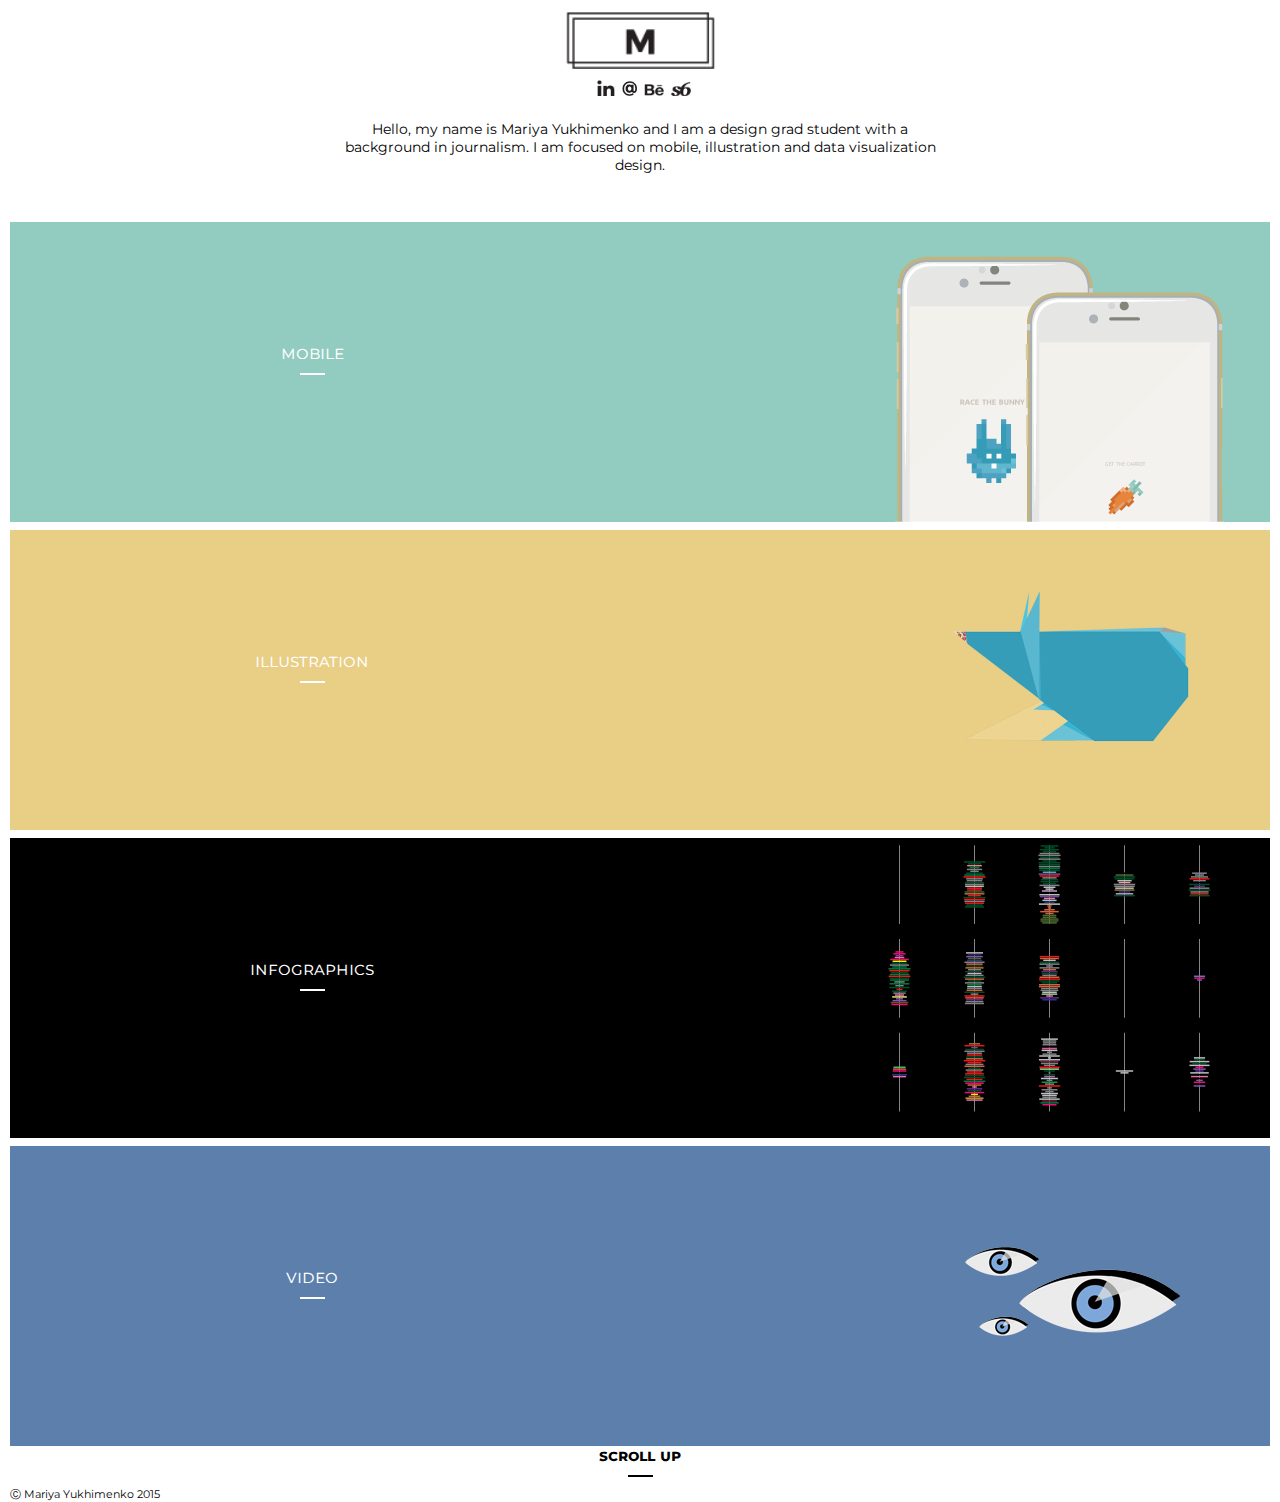
==== index.html @ 2d3480d9 "smaller_icons" ====
<html>
    <head>
        <link rel="icon" 
      type="image/ico" 
      href="favicon.ico">
        <title>Mariya Yukhimenko portfolio</title>
        <meta name="viewport" content="width=device-width, initial-scale=1">
        <link rel="stylesheet" type="text/css" href="main.css">
        <link href='http://fonts.googleapis.com/css?family=Montserrat' rel='stylesheet' type='text/css'>
        <script type="text/javascript" src="https://code.jquery.com/jquery-2.1.3.min.js" ></script>
        <script type="text/javascript" src="main.js" ></script>
        <link rel="icon" href="favicon.ico" type="image/x-icon">
        <link rel="shortcut icon" href="favicon.ico" type="image/x-icon">
    </head>
    <body>
        <a href="index.html" class="logo">
             <img src="logo.png" width="150px" />   
        </a>
        <div class="social">
            <ul>
                <li>
                    <a href="https://www.linkedin.com/in/mariyayukhimenko" onclick="trackOutboundLink('https://www.linkedin.com/in/mariyayukhimenko'); return false;">
                        <img src="in2.png" />
                    </a>
                </li>
                <li>
                    <a href="mailto:marvladimirovna@gmail.com" onclick="trackOutboundLink('mailto:marvladimirovna@gmail.com'); return false;">
                        <img src="email2.png" />
                    </a>
                
                </li>
                <li>
                    <a href="https://www.behance.net/mariya_yukhimenko" onclick="trackOutboundLink('https://www.behance.net/mariya_yukhimenko'); return false;">
                        <img src="behance2.png" />
                    </a>
                
                </li>
                <li>
                    <a href="https://society6.com/Masha" onclick="trackOutboundLink('https://society6.com/Masha'); return false;">
                        <img src="s62.png" />
                    </a>
                </li>
            </ul>
        </div>

        <div class="summary">
            Hello, my name is Mariya Yukhimenko and I am a design grad student with a background in journalism. I am focused on mobile, illustration and data visualization design.
        </div>

        <a class="section mobile" href="mobile.html">
            <div class="title">
                mobile
                <span class="border"></span>
            </div>
            <div class="image">
                <img src="mobile.png" />
            </div>
        </a>

        <a class="section illustration" href="illustration.html">
            <div class="title">
                illustration
                <span class="border"></span>
            </div>
            <div class="image">
                <img src="mouse.png" />
            </div>
        </a>

        <a class="section infographics" href="infographics.html">
            <div class="title">
                infographics
                <span class="border"></span>
            </div>
            <div class="image">
                <img src="infog.png" />
            </div>
        </a>

        <a class="section video" href="video.html">
            <div class="title">
                video
                <span class="border"></span>
            </div>
            <div class="image">
                <img class="videoimage" src="eyes.png" />
            </div>
        </a>

        <div class="scrollup">
            <a href="#">
                scroll up
            </a>
            <span class="border blackborder"></span>
        </div>

        <div class="copyright">
            &#9400; Mariya Yukhimenko 2015
        </div>

        <script>
          (function(i,s,o,g,r,a,m){i['GoogleAnalyticsObject']=r;i[r]=i[r]||function(){
          (i[r].q=i[r].q||[]).push(arguments)},i[r].l=1*new Date();a=s.createElement(o),
          m=s.getElementsByTagName(o)[0];a.async=1;a.src=g;m.parentNode.insertBefore(a,m)
          })(window,document,'script','//www.google-analytics.com/analytics.js','ga');

          ga('create', 'UA-58773133-1', 'auto');
          ga('send', 'pageview');

        </script>

        <script>
            /**
            * Function that tracks a click on an outbound link in Google Analytics.
            * This function takes a valid URL string as an argument, and uses that URL string
            * as the event label.
            */
            var trackOutboundLink = function(url) {
               ga('send', 'event', 'outbound', 'click', url, {'hitCallback':
                 function () {
                 document.location = url;
                 }
               });
            }
        </script>

    </body>
</html>
---- main.css ----
body {
    font-family: 'Montserrat', sans-serif;
    margin: 10px;
}

img, iframe {
    max-width:100%;
}

a {
    text-decoration: none;
}

.logo {
    text-align: center;
    display: block;
}

.social {
    margin-top: 10px;
    margin-left: 5px;
}

.social ul {
    text-align: center;
    padding: 0;
    margin: 0;
    list-style-type: none;
}


.social ul li {
    display: inline;
    margin-left: 3px;
}

.social ul li a {
    text-decoration: none;
}

.social ul li a img {
    width: 20px;
}

.social ul li:nth-child(1) a img {
    width: 18px;
}

.social ul li:nth-child(2) a img {
    width: 15px;
}

.summary {
    margin-top: 20px;
    margin-bottom: 40px;
    width: 600px;
    margin-right: auto;
    margin-left: auto;
    text-align: center;
    font-size:0.9em;
}

a.section {
    display: block;
    float: left;
    width: 100%;
}

.section {
    margin-top: 8px;
    height: 300px;
    color: white;
    font-weight: normal;
    font-size: 1em;
}

.section.mobile {
    background-color: #92CBC0;
}

.section.illustration {
    background-color: #e9ce85;
}

.section.infographics {
    background-color: black;
}

.section.video {
    background-color: #5d7fab;
}

.border {
    width: 25px;
    border-bottom: 2px solid white;
    display: block;
    margin-left: auto;
    margin-right: auto;
    height: 10px;
}

.blackborder {
   border-bottom: 2px solid black; 
}

.section .title {
    vertical-align: top;
    margin-top: 120px;
    width: 48%;
    display: inline-block;
    text-align: center;
    color: white;
    font-variant: small-caps;
    font-size: 1.1em;
}

.section.fullwidth {
    height: auto;
    float: left;
}

.section.fullwidth .title {
    width: 100%;
    margin-top: 20px;
}

.section .image {
    width: 48%;
    display: inline-block;
    text-align: right;
}

.scrollup, .seemore {
    margin-top: 20px;
    text-align: center;
    font-weight: bold;
}

.scrollup a, .seemore a {
    text-decoration: none;
    font-variant: small-caps;
}

.copyright {
    margin-top: 10px;
    font-size: 0.7em;
    float: left;
}

.other_sections {
    display: none;
}


.project {
    margin-top: 20px;
    float: left;
    width: 100%;
}

.project .description {
    display: inline-block;
    width: 50%;
    vertical-align: top;
    margin-top: 20px;
    text-align: center;
    font-size:0.9em;
    float: left;
}

.project .description .title {
    font-variant: small-caps;
}

.project .description .text a, .project .description .text a:visited {
    color: white;
}

.project .image {
    display: inline-block;
    width: 50%;
    text-align: center;
    float: left;
}

.project.origami .image img {
    max-width: 49%;
}

.project .image.right {
    float: right;
}

.project .text {
/*    margin-left: 80px;
    margin-right: 80px;
*/    

    margin-top: 200px;
    max-width: 450px;
    width: 80%;
    text-align: center;
    margin-left: auto;
    margin-right: auto;
}

.back {
    position: absolute;
    top: 30px;
    left: 10px;
}

/*a:hover {
    color: #282828;
}*/

.seemore a, .seemore a:visited {
    color: white;
}

.scrollup a, .scrollup a:visited {
    color: black;
}



.videoimage{
    margin-top: 98px;
    margin-right: 44px;
}

.download {
    margin-top: 20px;
    display: inline-block;
    font-variant: small-caps;
}

a.underline {
    text-decoration: underline;
}

.seemore {
    padding-top: 40px;
    padding-bottom: 40px;
    float: left;
    margin-left: auto;
    margin-right: auto;
    text-align: center;
    width: 100%;
}

#other-sections {
    display: none;
}

.project.fireman {
    padding-top: 20px;
}

.project.fireman .text, .project.origamivideo .text, .project.swans .text {
    margin-top: 100px;
}

@media (max-width: 701px) {
    .section .image {
        display: none
    }

    .section .title {
        width: 100%;
    }

    .summary {
        width: 70%;
    }

    .project {
        text-align: center;
    }

    .project .image {
        width: 90%;
        display: inline-block;
    }

    .project .image img {
        max-width: 95%;
        margin-left: auto;
        margin-right: auto;
    }

    .project .description {
        width: 100%;
        margin-left: auto;
        margin-right: auto;
    }

    .project .image {
        float: none;
    }

    .project .image.right {
        float: none;
    }

    .project .description .text {
/*        margin-left: 10px;
        margin-right: 10px;*/
    }

    .project .text {
        margin-top: 0px ! important;
        margin-bottom: 60px ! important;
    }

    .project.swans .text {
        margin-bottom: 30px ! important;
    }

/*    .project.fireman .text, .project.origamivideo .text, .project.swans .text {
        margin-top: 30px;
        margin-bottom: 20px;
    }

    .project.fireman .text, .project.origamivideo .text {
        margin-bottom: 100px;
    }*/
}
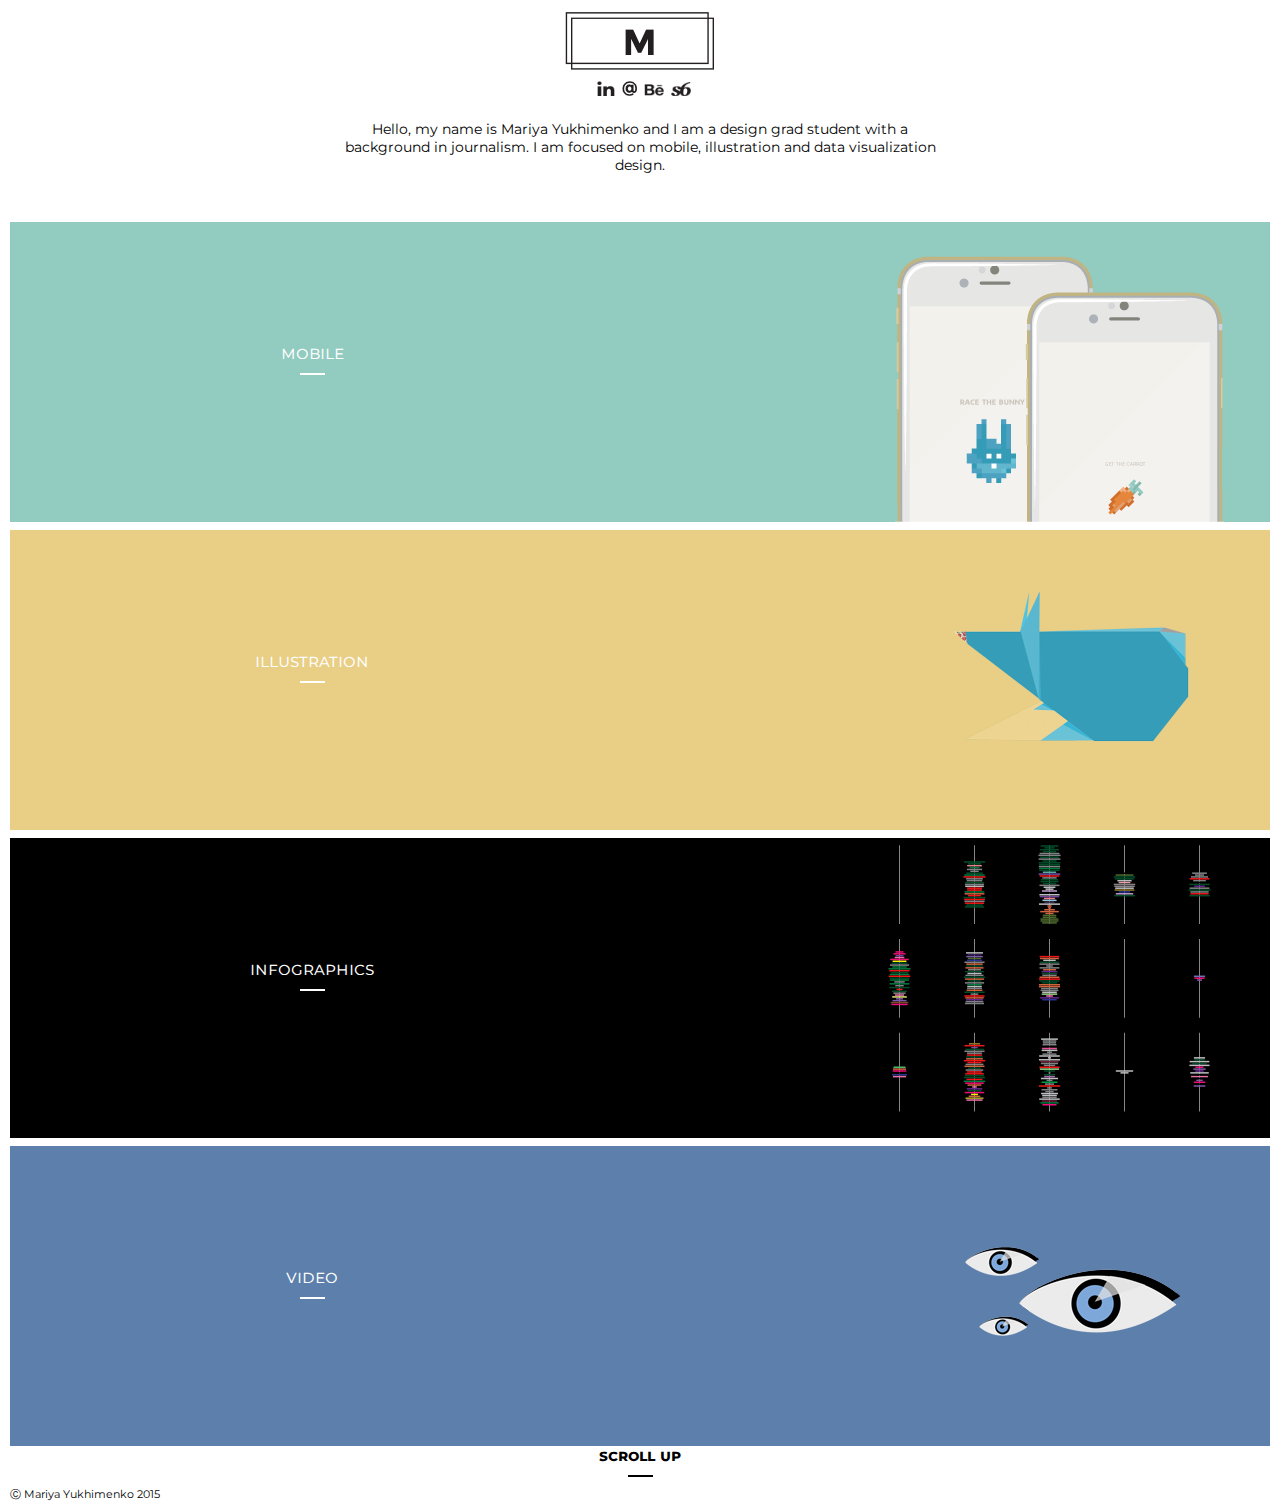
==== commit 8d948a02: "logo_changed" ====
--- a/index.html
+++ b/index.html
@@ -14,7 +14,7 @@
     </head>
     <body>
         <a href="index.html" class="logo">
-             <img src="logo.png" width="150px" />   
+             <img src="logo2.png" width="150px" />   
         </a>
         <div class="social">
             <ul>
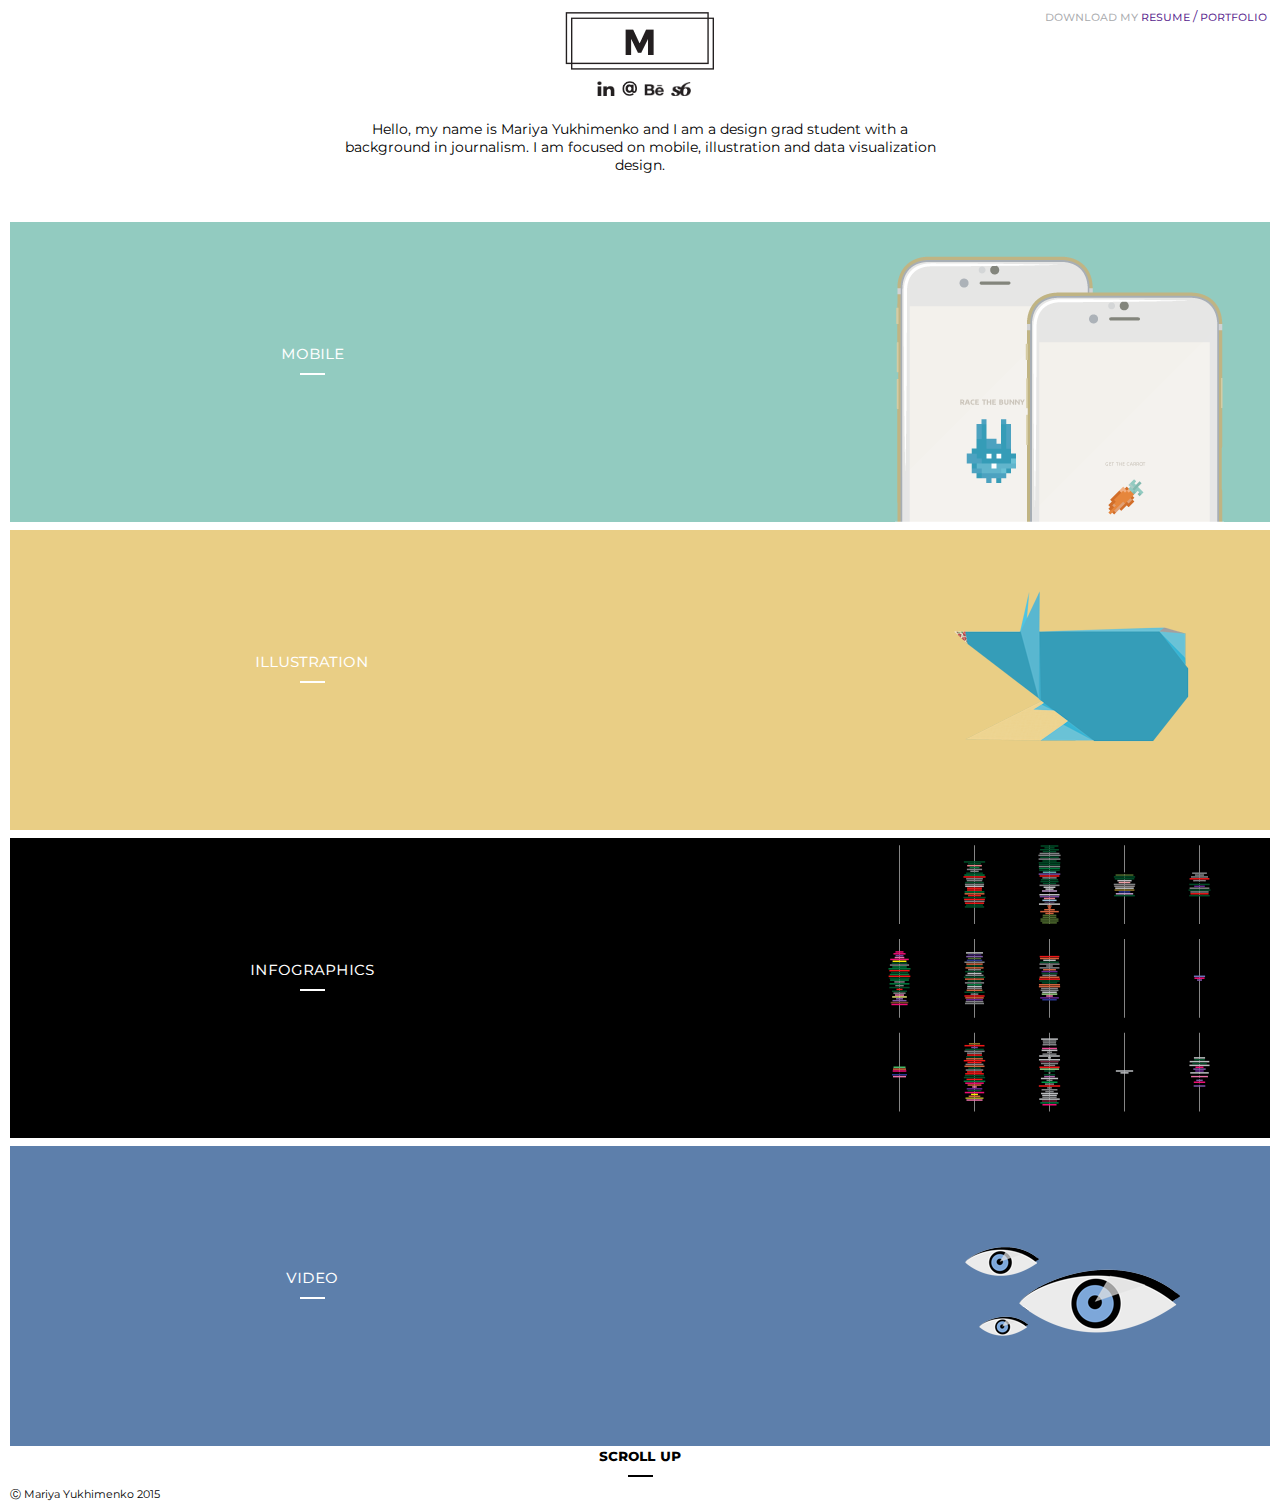
==== commit 89c84ed5: "download resume/portfolio" ====
--- a/index.html
+++ b/index.html
@@ -7,6 +7,7 @@
         <meta name="viewport" content="width=device-width, initial-scale=1">
         <link rel="stylesheet" type="text/css" href="main.css">
         <link href='http://fonts.googleapis.com/css?family=Montserrat' rel='stylesheet' type='text/css'>
+        <link rel="stylesheet" type="text/css" href="css/loaders.css"/>
         <script type="text/javascript" src="https://code.jquery.com/jquery-2.1.3.min.js" ></script>
         <script type="text/javascript" src="main.js" ></script>
         <link rel="icon" href="favicon.ico" type="image/x-icon">
@@ -16,6 +17,8 @@
         <a href="index.html" class="logo">
              <img src="logo2.png" width="150px" />   
         </a>
+
+        
         <div class="social">
             <ul>
                 <li>
@@ -36,15 +39,25 @@
                 
                 </li>
                 <li>
-                    <a href="https://society6.com/Masha" onclick="trackOutboundLink('https://society6.com/Masha'); return false;">
+                    <a href="http://society6.com/mariyayukhimenko" onclick="trackOutboundLink('http://society6.com/mariyayukhimenko'); return false;">
                         <img src="s62.png" />
                     </a>
                 </li>
             </ul>
         </div>
-
+        <div class="loader-inner ball-pulse">
+          <div></div>
+          <div></div>
+          <div></div>
+        </div>
+        
         <div class="summary">
             Hello, my name is Mariya Yukhimenko and I am a design grad student with a background in journalism. I am focused on mobile, illustration and data visualization design.
+        </div>
+        
+                <div class="download_resume">download my
+            <a href=>resume /</a>
+            <a href=>portfolio</a>
         </div>
 
         <a class="section mobile" href="mobile.html">
@@ -115,6 +128,10 @@
             * This function takes a valid URL string as an argument, and uses that URL string
             * as the event label.
             */
+            $(window).load(function() {
+    $(".ball-pulse").hide();
+}); 
+            
             var trackOutboundLink = function(url) {
                ga('send', 'event', 'outbound', 'click', url, {'hitCallback':
                  function () {
--- a/main.css
+++ b/main.css
@@ -1,6 +1,10 @@
 body {
     font-family: 'Montserrat', sans-serif;
     margin: 10px;
+}
+
+.ball-pulse > div {
+  background: aqua ! important;
 }
 
 img, iframe {
@@ -302,10 +306,17 @@
     .project .image.right {
         float: none;
     }
+    
+    .download_resume{
+        position:relative ! important;
+        text-align: right;
+}
 
     .project .description .text {
 /*        margin-left: 10px;
         margin-right: 10px;*/
+        
+        
     }
 
     .project .text {
@@ -326,3 +337,15 @@
         margin-bottom: 100px;
     }*/
 }
+
+.download_resume{
+
+color:#A7A9AC;
+font-size:0.8em! important;
+font-variant: small-caps;
+position:absolute;
+top: 1%;
+right:1%;
+
+}
+
--- a/css/loaders.css
+++ b/css/loaders.css
@@ -0,0 +1,1872 @@
+/**
+ *
+ * All animations must live in their own file
+ * in the animations directory and be included
+ * here.
+ *
+ */
+/**
+ * Styles shared by multiple animations
+ */
+/**
+ * Dots
+ */
+@-webkit-keyframes scale {
+  0% {
+    -webkit-transform: scale(1);
+            transform: scale(1);
+    opacity: 1; }
+
+  45% {
+    -webkit-transform: scale(0.1);
+            transform: scale(0.1);
+    opacity: 0.7; }
+
+  80% {
+    -webkit-transform: scale(1);
+            transform: scale(1);
+    opacity: 1; } }
+@keyframes scale {
+  0% {
+    -webkit-transform: scale(1);
+            transform: scale(1);
+    opacity: 1; }
+
+  45% {
+    -webkit-transform: scale(0.1);
+            transform: scale(0.1);
+    opacity: 0.7; }
+
+  80% {
+    -webkit-transform: scale(1);
+            transform: scale(1);
+    opacity: 1; } }
+
+.ball-pulse > div:nth-child(0) {
+  -webkit-animation: scale 0.75s 0s infinite cubic-bezier(.2, .68, .18, 1.08);
+          animation: scale 0.75s 0s infinite cubic-bezier(.2, .68, .18, 1.08); }
+.ball-pulse > div:nth-child(1) {
+  -webkit-animation: scale 0.75s 0.12s infinite cubic-bezier(.2, .68, .18, 1.08);
+          animation: scale 0.75s 0.12s infinite cubic-bezier(.2, .68, .18, 1.08); }
+.ball-pulse > div:nth-child(2) {
+  -webkit-animation: scale 0.75s 0.24s infinite cubic-bezier(.2, .68, .18, 1.08);
+          animation: scale 0.75s 0.24s infinite cubic-bezier(.2, .68, .18, 1.08); }
+.ball-pulse > div:nth-child(3) {
+  -webkit-animation: scale 0.75s 0.36s infinite cubic-bezier(.2, .68, .18, 1.08);
+          animation: scale 0.75s 0.36s infinite cubic-bezier(.2, .68, .18, 1.08); }
+.ball-pulse > div {
+  background-color: #fff;
+  width: 15px;
+  height: 15px;
+  border-radius: 100%;
+  margin: 2px;
+  -webkit-animation-fill-mode: both;
+          animation-fill-mode: both;
+  display: inline-block; }
+
+@-webkit-keyframes ball-pulse-sync {
+  33% {
+    -webkit-transform: translateY(10px);
+            transform: translateY(10px); }
+
+  66% {
+    -webkit-transform: translateY(-10px);
+            transform: translateY(-10px); }
+
+  100% {
+    -webkit-transform: translateY(0);
+            transform: translateY(0); } }
+
+@keyframes ball-pulse-sync {
+  33% {
+    -webkit-transform: translateY(10px);
+            transform: translateY(10px); }
+
+  66% {
+    -webkit-transform: translateY(-10px);
+            transform: translateY(-10px); }
+
+  100% {
+    -webkit-transform: translateY(0);
+            transform: translateY(0); } }
+
+.ball-pulse-sync > div:nth-child(0) {
+  -webkit-animation: ball-pulse-sync 0.6s 0s infinite ease-in-out;
+          animation: ball-pulse-sync 0.6s 0s infinite ease-in-out; }
+.ball-pulse-sync > div:nth-child(1) {
+  -webkit-animation: ball-pulse-sync 0.6s 0.07s infinite ease-in-out;
+          animation: ball-pulse-sync 0.6s 0.07s infinite ease-in-out; }
+.ball-pulse-sync > div:nth-child(2) {
+  -webkit-animation: ball-pulse-sync 0.6s 0.14s infinite ease-in-out;
+          animation: ball-pulse-sync 0.6s 0.14s infinite ease-in-out; }
+.ball-pulse-sync > div:nth-child(3) {
+  -webkit-animation: ball-pulse-sync 0.6s 0.21s infinite ease-in-out;
+          animation: ball-pulse-sync 0.6s 0.21s infinite ease-in-out; }
+.ball-pulse-sync > div {
+  background-color: #fff;
+  width: 15px;
+  height: 15px;
+  border-radius: 100%;
+  margin: 2px;
+  -webkit-animation-fill-mode: both;
+          animation-fill-mode: both;
+  display: inline-block; }
+
+@-webkit-keyframes ball-scale {
+  0% {
+    -webkit-transform: scale(0);
+            transform: scale(0); }
+
+  100% {
+    -webkit-transform: scale(1);
+            transform: scale(1);
+    opacity: 0; } }
+
+@keyframes ball-scale {
+  0% {
+    -webkit-transform: scale(0);
+            transform: scale(0); }
+
+  100% {
+    -webkit-transform: scale(1);
+            transform: scale(1);
+    opacity: 0; } }
+
+.ball-scale > div {
+  background-color: #fff;
+  width: 15px;
+  height: 15px;
+  border-radius: 100%;
+  margin: 2px;
+  -webkit-animation-fill-mode: both;
+          animation-fill-mode: both;
+  display: inline-block;
+  height: 60px;
+  width: 60px;
+  -webkit-animation: ball-scale 1s 0s ease-in-out infinite;
+          animation: ball-scale 1s 0s ease-in-out infinite; }
+
+@-webkit-keyframes rotate {
+  0% {
+    -webkit-transform: rotate(0deg);
+            transform: rotate(0deg); }
+
+  50% {
+    -webkit-transform: rotate(180deg);
+            transform: rotate(180deg); }
+
+  100% {
+    -webkit-transform: rotate(360deg);
+            transform: rotate(360deg); } }
+
+@keyframes rotate {
+  0% {
+    -webkit-transform: rotate(0deg);
+            transform: rotate(0deg); }
+
+  50% {
+    -webkit-transform: rotate(180deg);
+            transform: rotate(180deg); }
+
+  100% {
+    -webkit-transform: rotate(360deg);
+            transform: rotate(360deg); } }
+
+.ball-rotate {
+  position: relative; }
+  .ball-rotate > div {
+    background-color: #fff;
+    width: 15px;
+    height: 15px;
+    border-radius: 100%;
+    margin: 2px;
+    -webkit-animation-fill-mode: both;
+            animation-fill-mode: both;
+    position: relative; }
+    .ball-rotate > div:first-child {
+      -webkit-animation: rotate 1s 0s cubic-bezier(.7, -.13, .22, .86) infinite;
+              animation: rotate 1s 0s cubic-bezier(.7, -.13, .22, .86) infinite; }
+    .ball-rotate > div:before, .ball-rotate > div:after {
+      background-color: #fff;
+      width: 15px;
+      height: 15px;
+      border-radius: 100%;
+      margin: 2px;
+      content: "";
+      position: absolute;
+      opacity: 0.8; }
+    .ball-rotate > div:before {
+      top: 0px;
+      left: -28px; }
+    .ball-rotate > div:after {
+      top: 0px;
+      left: 25px; }
+
+@keyframes rotate {
+  0% {
+    -webkit-transform: rotate(0deg) scale(1);
+            transform: rotate(0deg) scale(1); }
+
+  50% {
+    -webkit-transform: rotate(180deg) scale(0.6);
+            transform: rotate(180deg) scale(0.6); }
+
+  100% {
+    -webkit-transform: rotate(360deg) scale(1);
+            transform: rotate(360deg) scale(1); } }
+
+.ball-clip-rotate > div {
+  background-color: #fff;
+  width: 15px;
+  height: 15px;
+  border-radius: 100%;
+  margin: 2px;
+  -webkit-animation-fill-mode: both;
+          animation-fill-mode: both;
+  border: 2px solid #fff;
+  border-bottom-color: transparent;
+  height: 25px;
+  width: 25px;
+  background: transparent !important;
+  display: inline-block;
+  -webkit-animation: rotate 0.75s 0s linear infinite;
+          animation: rotate 0.75s 0s linear infinite; }
+
+@keyframes rotate {
+  0% {
+    -webkit-transform: rotate(0deg) scale(1);
+            transform: rotate(0deg) scale(1); }
+
+  50% {
+    -webkit-transform: rotate(180deg) scale(0.6);
+            transform: rotate(180deg) scale(0.6); }
+
+  100% {
+    -webkit-transform: rotate(360deg) scale(1);
+            transform: rotate(360deg) scale(1); } }
+
+@keyframes scale {
+  30% {
+    -webkit-transform: scale(0.3);
+            transform: scale(0.3); }
+
+  100% {
+    -webkit-transform: scale(1);
+            transform: scale(1); } }
+
+.ball-clip-rotate-pulse {
+  position: relative;
+  -webkit-transform: translateY(-15px);
+      -ms-transform: translateY(-15px);
+          transform: translateY(-15px); }
+  .ball-clip-rotate-pulse > div {
+    -webkit-animation-fill-mode: both;
+            animation-fill-mode: both;
+    position: absolute;
+    top: 0px;
+    left: 0px;
+    border-radius: 100%; }
+    .ball-clip-rotate-pulse > div:first-child {
+      background: #fff;
+      height: 16px;
+      width: 16px;
+      top: 9px;
+      left: 9px;
+      -webkit-animation: scale 1s 0s cubic-bezier(.09, .57, .49, .9) infinite;
+              animation: scale 1s 0s cubic-bezier(.09, .57, .49, .9) infinite; }
+    .ball-clip-rotate-pulse > div:last-child {
+      position: absolute;
+      border: 2px solid #fff;
+      width: 30px;
+      height: 30px;
+      background: transparent;
+      border: 2px solid;
+      border-color: #fff transparent #fff transparent;
+      -webkit-animation: rotate 1s 0s cubic-bezier(.09, .57, .49, .9) infinite;
+              animation: rotate 1s 0s cubic-bezier(.09, .57, .49, .9) infinite;
+      -webkit-animation-duration: 1s;
+              animation-duration: 1s; }
+
+@keyframes rotate {
+  0% {
+    -webkit-transform: rotate(0deg) scale(1);
+            transform: rotate(0deg) scale(1); }
+
+  50% {
+    -webkit-transform: rotate(180deg) scale(0.6);
+            transform: rotate(180deg) scale(0.6); }
+
+  100% {
+    -webkit-transform: rotate(360deg) scale(1);
+            transform: rotate(360deg) scale(1); } }
+
+.ball-clip-rotate-multiple {
+  position: relative; }
+  .ball-clip-rotate-multiple > div {
+    -webkit-animation-fill-mode: both;
+            animation-fill-mode: both;
+    position: absolute;
+    left: 0px;
+    top: 0px;
+    border: 2px solid #fff;
+    border-bottom-color: transparent;
+    border-top-color: transparent;
+    border-radius: 100%;
+    height: 35px;
+    width: 35px;
+    -webkit-animation: rotate 1s 0s ease-in-out infinite;
+            animation: rotate 1s 0s ease-in-out infinite; }
+    .ball-clip-rotate-multiple > div:last-child {
+      display: inline-block;
+      top: 10px;
+      left: 10px;
+      width: 15px;
+      height: 15px;
+      -webkit-animation-duration: 0.5s;
+              animation-duration: 0.5s;
+      border-color: #fff transparent #fff transparent;
+      -webkit-animation-direction: reverse;
+              animation-direction: reverse; }
+
+@-webkit-keyframes ball-scale-ripple {
+  0% {
+    -webkit-transform: scale(0.1);
+            transform: scale(0.1);
+    opacity: 1; }
+
+  70% {
+    -webkit-transform: scale(1);
+            transform: scale(1);
+    opacity: 0.7; }
+
+  100% {
+    opacity: 0.0; } }
+
+@keyframes ball-scale-ripple {
+  0% {
+    -webkit-transform: scale(0.1);
+            transform: scale(0.1);
+    opacity: 1; }
+
+  70% {
+    -webkit-transform: scale(1);
+            transform: scale(1);
+    opacity: 0.7; }
+
+  100% {
+    opacity: 0.0; } }
+
+.ball-scale-ripple > div {
+  -webkit-animation-fill-mode: both;
+          animation-fill-mode: both;
+  height: 50px;
+  width: 50px;
+  border-radius: 100%;
+  border: 2px solid #fff;
+  -webkit-animation: ball-scale-ripple 1s 0s infinite cubic-bezier(.21, .53, .56, .8);
+          animation: ball-scale-ripple 1s 0s infinite cubic-bezier(.21, .53, .56, .8); }
+
+@-webkit-keyframes ball-scale-ripple-multiple {
+  0% {
+    -webkit-transform: scale(0.1);
+            transform: scale(0.1);
+    opacity: 1; }
+
+  70% {
+    -webkit-transform: scale(1);
+            transform: scale(1);
+    opacity: 0.7; }
+
+  100% {
+    opacity: 0.0; } }
+
+@keyframes ball-scale-ripple-multiple {
+  0% {
+    -webkit-transform: scale(0.1);
+            transform: scale(0.1);
+    opacity: 1; }
+
+  70% {
+    -webkit-transform: scale(1);
+            transform: scale(1);
+    opacity: 0.7; }
+
+  100% {
+    opacity: 0.0; } }
+
+.ball-scale-ripple-multiple {
+  position: relative;
+  -webkit-transform: translateY(-25px);
+      -ms-transform: translateY(-25px);
+          transform: translateY(-25px); }
+  .ball-scale-ripple-multiple > div:nth-child(0) {
+    -webkit-animation-delay: -0.2s;
+            animation-delay: -0.2s; }
+  .ball-scale-ripple-multiple > div:nth-child(1) {
+    -webkit-animation-delay: 0s;
+            animation-delay: 0s; }
+  .ball-scale-ripple-multiple > div:nth-child(2) {
+    -webkit-animation-delay: 0.2s;
+            animation-delay: 0.2s; }
+  .ball-scale-ripple-multiple > div:nth-child(3) {
+    -webkit-animation-delay: 0.4s;
+            animation-delay: 0.4s; }
+  .ball-scale-ripple-multiple > div {
+    -webkit-animation-fill-mode: both;
+            animation-fill-mode: both;
+    position: absolute;
+    top: 0;
+    left: 0;
+    width: 50px;
+    height: 50px;
+    border-radius: 100%;
+    border: 2px solid #fff;
+    -webkit-animation: ball-scale-ripple-multiple 1.25s 0s infinite cubic-bezier(.21, .53, .56, .8);
+            animation: ball-scale-ripple-multiple 1.25s 0s infinite cubic-bezier(.21, .53, .56, .8); }
+
+@-webkit-keyframes ball-beat {
+  50% {
+    opacity: 0.2;
+    -webkit-transform: scale(0.75);
+            transform: scale(0.75); }
+
+  100% {
+    opacity: 1;
+    -webkit-transform: scale(1);
+            transform: scale(1); } }
+
+@keyframes ball-beat {
+  50% {
+    opacity: 0.2;
+    -webkit-transform: scale(0.75);
+            transform: scale(0.75); }
+
+  100% {
+    opacity: 1;
+    -webkit-transform: scale(1);
+            transform: scale(1); } }
+
+.ball-beat > div {
+  background-color: #fff;
+  width: 15px;
+  height: 15px;
+  border-radius: 100%;
+  margin: 2px;
+  -webkit-animation-fill-mode: both;
+          animation-fill-mode: both;
+  display: inline-block;
+  -webkit-animation: ball-beat 0.7s 0s infinite linear;
+          animation: ball-beat 0.7s 0s infinite linear; }
+  .ball-beat > div:nth-child(2n-1) {
+    -webkit-animation-delay: 0.35s !important;
+            animation-delay: 0.35s !important; }
+
+@-webkit-keyframes ball-scale-multiple {
+  0% {
+    -webkit-transform: scale(0);
+            transform: scale(0);
+    opacity: 0; }
+
+  5% {
+    opacity: 1; }
+
+  100% {
+    -webkit-transform: scale(1);
+            transform: scale(1);
+    opacity: 0; } }
+
+@keyframes ball-scale-multiple {
+  0% {
+    -webkit-transform: scale(0);
+            transform: scale(0);
+    opacity: 0; }
+
+  5% {
+    opacity: 1; }
+
+  100% {
+    -webkit-transform: scale(1);
+            transform: scale(1);
+    opacity: 0; } }
+
+.ball-scale-multiple {
+  position: relative;
+  -webkit-transform: translateY(-30px);
+      -ms-transform: translateY(-30px);
+          transform: translateY(-30px); }
+  .ball-scale-multiple > div:nth-child(2) {
+    -webkit-animation-delay: 0.2s;
+            animation-delay: 0.2s; }
+  .ball-scale-multiple > div:nth-child(3) {
+    -webkit-animation-delay: 0.4s;
+            animation-delay: 0.4s; }
+  .ball-scale-multiple > div {
+    background-color: #fff;
+    width: 15px;
+    height: 15px;
+    border-radius: 100%;
+    margin: 2px;
+    -webkit-animation-fill-mode: both;
+            animation-fill-mode: both;
+    position: absolute;
+    left: 0px;
+    top: 0px;
+    opacity: 0;
+    margin: 0;
+    width: 60px;
+    height: 60px;
+    -webkit-animation: ball-scale-multiple 1s 0s linear infinite;
+            animation: ball-scale-multiple 1s 0s linear infinite; }
+
+@-webkit-keyframes ball-triangle-path-1 {
+  33% {
+    -webkit-transform: translate(25px, -50px);
+            transform: translate(25px, -50px); }
+
+  66% {
+    -webkit-transform: translate(50px, 0px);
+            transform: translate(50px, 0px); }
+
+  100% {
+    -webkit-transform: translate(0px, 0px);
+            transform: translate(0px, 0px); } }
+
+@keyframes ball-triangle-path-1 {
+  33% {
+    -webkit-transform: translate(25px, -50px);
+            transform: translate(25px, -50px); }
+
+  66% {
+    -webkit-transform: translate(50px, 0px);
+            transform: translate(50px, 0px); }
+
+  100% {
+    -webkit-transform: translate(0px, 0px);
+            transform: translate(0px, 0px); } }
+
+@-webkit-keyframes ball-triangle-path-2 {
+  33% {
+    -webkit-transform: translate(25px, 50px);
+            transform: translate(25px, 50px); }
+
+  66% {
+    -webkit-transform: translate(-25px, 50px);
+            transform: translate(-25px, 50px); }
+
+  100% {
+    -webkit-transform: translate(0px, 0px);
+            transform: translate(0px, 0px); } }
+
+@keyframes ball-triangle-path-2 {
+  33% {
+    -webkit-transform: translate(25px, 50px);
+            transform: translate(25px, 50px); }
+
+  66% {
+    -webkit-transform: translate(-25px, 50px);
+            transform: translate(-25px, 50px); }
+
+  100% {
+    -webkit-transform: translate(0px, 0px);
+            transform: translate(0px, 0px); } }
+
+@-webkit-keyframes ball-triangle-path-3 {
+  33% {
+    -webkit-transform: translate(-50px, 0px);
+            transform: translate(-50px, 0px); }
+
+  66% {
+    -webkit-transform: translate(-25px, -50px);
+            transform: translate(-25px, -50px); }
+
+  100% {
+    -webkit-transform: translate(0px, 0px);
+            transform: translate(0px, 0px); } }
+
+@keyframes ball-triangle-path-3 {
+  33% {
+    -webkit-transform: translate(-50px, 0px);
+            transform: translate(-50px, 0px); }
+
+  66% {
+    -webkit-transform: translate(-25px, -50px);
+            transform: translate(-25px, -50px); }
+
+  100% {
+    -webkit-transform: translate(0px, 0px);
+            transform: translate(0px, 0px); } }
+
+.ball-triangle-path {
+  position: relative;
+  -webkit-transform: translate(-25px, -25px);
+      -ms-transform: translate(-25px, -25px);
+          transform: translate(-25px, -25px); }
+  .ball-triangle-path > div:nth-child(1) {
+    -webkit-animation-name: ball-triangle-path-1;
+            animation-name: ball-triangle-path-1;
+    -webkit-animation-delay: 0;
+            animation-delay: 0;
+    -webkit-animation-duration: 2s;
+            animation-duration: 2s;
+    -webkit-animation-timing-function: ease-in-out;
+            animation-timing-function: ease-in-out;
+    -webkit-animation-iteration-count: infinite;
+            animation-iteration-count: infinite; }
+  .ball-triangle-path > div:nth-child(2) {
+    -webkit-animation-name: ball-triangle-path-2;
+            animation-name: ball-triangle-path-2;
+    -webkit-animation-delay: 0;
+            animation-delay: 0;
+    -webkit-animation-duration: 2s;
+            animation-duration: 2s;
+    -webkit-animation-timing-function: ease-in-out;
+            animation-timing-function: ease-in-out;
+    -webkit-animation-iteration-count: infinite;
+            animation-iteration-count: infinite; }
+  .ball-triangle-path > div:nth-child(3) {
+    -webkit-animation-name: ball-triangle-path-3;
+            animation-name: ball-triangle-path-3;
+    -webkit-animation-delay: 0;
+            animation-delay: 0;
+    -webkit-animation-duration: 2s;
+            animation-duration: 2s;
+    -webkit-animation-timing-function: ease-in-out;
+            animation-timing-function: ease-in-out;
+    -webkit-animation-iteration-count: infinite;
+            animation-iteration-count: infinite; }
+  .ball-triangle-path > div {
+    -webkit-animation-fill-mode: both;
+            animation-fill-mode: both;
+    position: absolute;
+    width: 10px;
+    height: 10px;
+    border-radius: 100%;
+    border: 1px solid #fff; }
+    .ball-triangle-path > div:nth-of-type(1) {
+      top: 50px; }
+    .ball-triangle-path > div:nth-of-type(2) {
+      left: 25px; }
+    .ball-triangle-path > div:nth-of-type(3) {
+      top: 50px;
+      left: 50px; }
+
+@-webkit-keyframes ball-pulse-rise-even {
+  0% {
+    -webkit-transform: scale(1.1);
+            transform: scale(1.1); }
+
+  25% {
+    -webkit-transform: translateY(-30px);
+            transform: translateY(-30px); }
+
+  50% {
+    -webkit-transform: scale(0.4);
+            transform: scale(0.4); }
+
+  75% {
+    -webkit-transform: translateY(30px);
+            transform: translateY(30px); }
+
+  100% {
+    -webkit-transform: translateY(0);
+            transform: translateY(0);
+    -webkit-transform: scale(1);
+            transform: scale(1); } }
+
+@keyframes ball-pulse-rise-even {
+  0% {
+    -webkit-transform: scale(1.1);
+            transform: scale(1.1); }
+
+  25% {
+    -webkit-transform: translateY(-30px);
+            transform: translateY(-30px); }
+
+  50% {
+    -webkit-transform: scale(0.4);
+            transform: scale(0.4); }
+
+  75% {
+    -webkit-transform: translateY(30px);
+            transform: translateY(30px); }
+
+  100% {
+    -webkit-transform: translateY(0);
+            transform: translateY(0);
+    -webkit-transform: scale(1);
+            transform: scale(1); } }
+
+@-webkit-keyframes ball-pulse-rise-odd {
+  0% {
+    -webkit-transform: scale(0.4);
+            transform: scale(0.4); }
+
+  25% {
+    -webkit-transform: translateY(30px);
+            transform: translateY(30px); }
+
+  50% {
+    -webkit-transform: scale(1.1);
+            transform: scale(1.1); }
+
+  75% {
+    -webkit-transform: translateY(-30px);
+            transform: translateY(-30px); }
+
+  100% {
+    -webkit-transform: translateY(0);
+            transform: translateY(0);
+    -webkit-transform: scale(0.75);
+            transform: scale(0.75); } }
+
+@keyframes ball-pulse-rise-odd {
+  0% {
+    -webkit-transform: scale(0.4);
+            transform: scale(0.4); }
+
+  25% {
+    -webkit-transform: translateY(30px);
+            transform: translateY(30px); }
+
+  50% {
+    -webkit-transform: scale(1.1);
+            transform: scale(1.1); }
+
+  75% {
+    -webkit-transform: translateY(-30px);
+            transform: translateY(-30px); }
+
+  100% {
+    -webkit-transform: translateY(0);
+            transform: translateY(0);
+    -webkit-transform: scale(0.75);
+            transform: scale(0.75); } }
+
+.ball-pulse-rise > div {
+  background-color: #fff;
+  width: 15px;
+  height: 15px;
+  border-radius: 100%;
+  margin: 2px;
+  -webkit-animation-fill-mode: both;
+          animation-fill-mode: both;
+  display: inline-block;
+  -webkit-animation-duration: 1s;
+          animation-duration: 1s;
+  -webkit-animation-timing-function: cubic-bezier(.15, .46, .9, .6);
+          animation-timing-function: cubic-bezier(.15, .46, .9, .6);
+  -webkit-animation-iteration-count: infinite;
+          animation-iteration-count: infinite;
+  -webkit-animation-delay: 0;
+          animation-delay: 0; }
+  .ball-pulse-rise > div:nth-child(2n) {
+    -webkit-animation-name: ball-pulse-rise-even;
+            animation-name: ball-pulse-rise-even; }
+  .ball-pulse-rise > div:nth-child(2n-1) {
+    -webkit-animation-name: ball-pulse-rise-odd;
+            animation-name: ball-pulse-rise-odd; }
+
+@-webkit-keyframes ball-grid-beat {
+  50% {
+    opacity: 0.7; }
+
+  100% {
+    opacity: 1; } }
+
+@keyframes ball-grid-beat {
+  50% {
+    opacity: 0.7; }
+
+  100% {
+    opacity: 1; } }
+
+.ball-grid-beat {
+  width: 57px; }
+  .ball-grid-beat > div:nth-child(1) {
+    -webkit-animation-delay: 0.36s;
+            animation-delay: 0.36s;
+    -webkit-animation-duration: 0.96s;
+            animation-duration: 0.96s; }
+  .ball-grid-beat > div:nth-child(2) {
+    -webkit-animation-delay: 0.4s;
+            animation-delay: 0.4s;
+    -webkit-animation-duration: 0.93s;
+            animation-duration: 0.93s; }
+  .ball-grid-beat > div:nth-child(3) {
+    -webkit-animation-delay: 0.68s;
+            animation-delay: 0.68s;
+    -webkit-animation-duration: 1.19s;
+            animation-duration: 1.19s; }
+  .ball-grid-beat > div:nth-child(4) {
+    -webkit-animation-delay: 0.41s;
+            animation-delay: 0.41s;
+    -webkit-animation-duration: 1.13s;
+            animation-duration: 1.13s; }
+  .ball-grid-beat > div:nth-child(5) {
+    -webkit-animation-delay: 0.71s;
+            animation-delay: 0.71s;
+    -webkit-animation-duration: 1.34s;
+            animation-duration: 1.34s; }
+  .ball-grid-beat > div:nth-child(6) {
+    -webkit-animation-delay: -0.15s;
+            animation-delay: -0.15s;
+    -webkit-animation-duration: 0.94s;
+            animation-duration: 0.94s; }
+  .ball-grid-beat > div:nth-child(7) {
+    -webkit-animation-delay: -0.12s;
+            animation-delay: -0.12s;
+    -webkit-animation-duration: 1.2s;
+            animation-duration: 1.2s; }
+  .ball-grid-beat > div:nth-child(8) {
+    -webkit-animation-delay: 0.01s;
+            animation-delay: 0.01s;
+    -webkit-animation-duration: 0.82s;
+            animation-duration: 0.82s; }
+  .ball-grid-beat > div:nth-child(9) {
+    -webkit-animation-delay: 0.32s;
+            animation-delay: 0.32s;
+    -webkit-animation-duration: 1.19s;
+            animation-duration: 1.19s; }
+  .ball-grid-beat > div {
+    background-color: #fff;
+    width: 15px;
+    height: 15px;
+    border-radius: 100%;
+    margin: 2px;
+    -webkit-animation-fill-mode: both;
+            animation-fill-mode: both;
+    display: inline-block;
+    float: left;
+    -webkit-animation-name: ball-grid-beat;
+            animation-name: ball-grid-beat;
+    -webkit-animation-iteration-count: infinite;
+            animation-iteration-count: infinite;
+    -webkit-animation-delay: 0;
+            animation-delay: 0; }
+
+@-webkit-keyframes ball-grid-pulse {
+  0% {
+    -webkit-transform: scale(1);
+            transform: scale(1); }
+
+  50% {
+    -webkit-transform: scale(0.5);
+            transform: scale(0.5);
+    opacity: 0.7; }
+
+  100% {
+    -webkit-transform: scale(1);
+            transform: scale(1);
+    opacity: 1; } }
+
+@keyframes ball-grid-pulse {
+  0% {
+    -webkit-transform: scale(1);
+            transform: scale(1); }
+
+  50% {
+    -webkit-transform: scale(0.5);
+            transform: scale(0.5);
+    opacity: 0.7; }
+
+  100% {
+    -webkit-transform: scale(1);
+            transform: scale(1);
+    opacity: 1; } }
+
+.ball-grid-pulse {
+  width: 57px; }
+  .ball-grid-pulse > div:nth-child(1) {
+    -webkit-animation-delay: -0.06s;
+            animation-delay: -0.06s;
+    -webkit-animation-duration: 0.72s;
+            animation-duration: 0.72s; }
+  .ball-grid-pulse > div:nth-child(2) {
+    -webkit-animation-delay: 0.25s;
+            animation-delay: 0.25s;
+    -webkit-animation-duration: 1.02s;
+            animation-duration: 1.02s; }
+  .ball-grid-pulse > div:nth-child(3) {
+    -webkit-animation-delay: -0.17s;
+            animation-delay: -0.17s;
+    -webkit-animation-duration: 1.28s;
+            animation-duration: 1.28s; }
+  .ball-grid-pulse > div:nth-child(4) {
+    -webkit-animation-delay: 0.48s;
+            animation-delay: 0.48s;
+    -webkit-animation-duration: 1.42s;
+            animation-duration: 1.42s; }
+  .ball-grid-pulse > div:nth-child(5) {
+    -webkit-animation-delay: 0.31s;
+            animation-delay: 0.31s;
+    -webkit-animation-duration: 1.45s;
+            animation-duration: 1.45s; }
+  .ball-grid-pulse > div:nth-child(6) {
+    -webkit-animation-delay: 0.03s;
+            animation-delay: 0.03s;
+    -webkit-animation-duration: 1.18s;
+            animation-duration: 1.18s; }
+  .ball-grid-pulse > div:nth-child(7) {
+    -webkit-animation-delay: 0.46s;
+            animation-delay: 0.46s;
+    -webkit-animation-duration: 0.87s;
+            animation-duration: 0.87s; }
+  .ball-grid-pulse > div:nth-child(8) {
+    -webkit-animation-delay: 0.78s;
+            animation-delay: 0.78s;
+    -webkit-animation-duration: 1.45s;
+            animation-duration: 1.45s; }
+  .ball-grid-pulse > div:nth-child(9) {
+    -webkit-animation-delay: 0.45s;
+            animation-delay: 0.45s;
+    -webkit-animation-duration: 1.06s;
+            animation-duration: 1.06s; }
+  .ball-grid-pulse > div {
+    background-color: #fff;
+    width: 15px;
+    height: 15px;
+    border-radius: 100%;
+    margin: 2px;
+    -webkit-animation-fill-mode: both;
+            animation-fill-mode: both;
+    display: inline-block;
+    float: left;
+    -webkit-animation-name: ball-grid-pulse;
+            animation-name: ball-grid-pulse;
+    -webkit-animation-iteration-count: infinite;
+            animation-iteration-count: infinite;
+    -webkit-animation-delay: 0;
+            animation-delay: 0; }
+
+@-webkit-keyframes ball-spin-fade-loader {
+  50% {
+    opacity: 0.3;
+    -webkit-transform: scale(0.4);
+            transform: scale(0.4); }
+
+  100% {
+    opacity: 1;
+    -webkit-transform: scale(1);
+            transform: scale(1); } }
+
+@keyframes ball-spin-fade-loader {
+  50% {
+    opacity: 0.3;
+    -webkit-transform: scale(0.4);
+            transform: scale(0.4); }
+
+  100% {
+    opacity: 1;
+    -webkit-transform: scale(1);
+            transform: scale(1); } }
+
+.ball-spin-fade-loader {
+  position: relative; }
+  .ball-spin-fade-loader > div:nth-child(1) {
+    top: 25px;
+    left: 0;
+    -webkit-animation: ball-spin-fade-loader 1s 0s infinite linear;
+            animation: ball-spin-fade-loader 1s 0s infinite linear; }
+  .ball-spin-fade-loader > div:nth-child(2) {
+    top: 17.04545px;
+    left: 17.04545px;
+    -webkit-animation: ball-spin-fade-loader 1s 0.12s infinite linear;
+            animation: ball-spin-fade-loader 1s 0.12s infinite linear; }
+  .ball-spin-fade-loader > div:nth-child(3) {
+    top: 0;
+    left: 25px;
+    -webkit-animation: ball-spin-fade-loader 1s 0.24s infinite linear;
+            animation: ball-spin-fade-loader 1s 0.24s infinite linear; }
+  .ball-spin-fade-loader > div:nth-child(4) {
+    top: -17.04545px;
+    left: 17.04545px;
+    -webkit-animation: ball-spin-fade-loader 1s 0.36s infinite linear;
+            animation: ball-spin-fade-loader 1s 0.36s infinite linear; }
+  .ball-spin-fade-loader > div:nth-child(5) {
+    top: -25px;
+    left: 0;
+    -webkit-animation: ball-spin-fade-loader 1s 0.48s infinite linear;
+            animation: ball-spin-fade-loader 1s 0.48s infinite linear; }
+  .ball-spin-fade-loader > div:nth-child(6) {
+    top: -17.04545px;
+    left: -17.04545px;
+    -webkit-animation: ball-spin-fade-loader 1s 0.6s infinite linear;
+            animation: ball-spin-fade-loader 1s 0.6s infinite linear; }
+  .ball-spin-fade-loader > div:nth-child(7) {
+    top: 0;
+    left: -25px;
+    -webkit-animation: ball-spin-fade-loader 1s 0.72s infinite linear;
+            animation: ball-spin-fade-loader 1s 0.72s infinite linear; }
+  .ball-spin-fade-loader > div:nth-child(8) {
+    top: 17.04545px;
+    left: -17.04545px;
+    -webkit-animation: ball-spin-fade-loader 1s 0.84s infinite linear;
+            animation: ball-spin-fade-loader 1s 0.84s infinite linear; }
+  .ball-spin-fade-loader > div {
+    background-color: #fff;
+    width: 15px;
+    height: 15px;
+    border-radius: 100%;
+    margin: 2px;
+    -webkit-animation-fill-mode: both;
+            animation-fill-mode: both;
+    position: absolute; }
+
+@-webkit-keyframes ball-spin-loader {
+  75% {
+    opacity: 0.2; }
+
+  100% {
+    opacity: 1; } }
+
+@keyframes ball-spin-loader {
+  75% {
+    opacity: 0.2; }
+
+  100% {
+    opacity: 1; } }
+
+.ball-spin-loader {
+  position: relative; }
+  .ball-spin-loader > span:nth-child(1) {
+    top: 45px;
+    left: 0;
+    -webkit-animation: ball-spin-loader 2s 0.9s infinite linear;
+            animation: ball-spin-loader 2s 0.9s infinite linear; }
+  .ball-spin-loader > span:nth-child(2) {
+    top: 30.68182px;
+    left: 30.68182px;
+    -webkit-animation: ball-spin-loader 2s 1.8s infinite linear;
+            animation: ball-spin-loader 2s 1.8s infinite linear; }
+  .ball-spin-loader > span:nth-child(3) {
+    top: 0;
+    left: 45px;
+    -webkit-animation: ball-spin-loader 2s 2.7s infinite linear;
+            animation: ball-spin-loader 2s 2.7s infinite linear; }
+  .ball-spin-loader > span:nth-child(4) {
+    top: -30.68182px;
+    left: 30.68182px;
+    -webkit-animation: ball-spin-loader 2s 3.6s infinite linear;
+            animation: ball-spin-loader 2s 3.6s infinite linear; }
+  .ball-spin-loader > span:nth-child(5) {
+    top: -45px;
+    left: 0;
+    -webkit-animation: ball-spin-loader 2s 4.5s infinite linear;
+            animation: ball-spin-loader 2s 4.5s infinite linear; }
+  .ball-spin-loader > span:nth-child(6) {
+    top: -30.68182px;
+    left: -30.68182px;
+    -webkit-animation: ball-spin-loader 2s 5.4s infinite linear;
+            animation: ball-spin-loader 2s 5.4s infinite linear; }
+  .ball-spin-loader > span:nth-child(7) {
+    top: 0;
+    left: -45px;
+    -webkit-animation: ball-spin-loader 2s 6.3s infinite linear;
+            animation: ball-spin-loader 2s 6.3s infinite linear; }
+  .ball-spin-loader > span:nth-child(8) {
+    top: 30.68182px;
+    left: -30.68182px;
+    -webkit-animation: ball-spin-loader 2s 7.2s infinite linear;
+            animation: ball-spin-loader 2s 7.2s infinite linear; }
+  .ball-spin-loader > div {
+    -webkit-animation-fill-mode: both;
+            animation-fill-mode: both;
+    position: absolute;
+    width: 15px;
+    height: 15px;
+    border-radius: 100%;
+    background: green; }
+
+@-webkit-keyframes ball-zig {
+  33% {
+    -webkit-transform: translate(-15px, -30px);
+            transform: translate(-15px, -30px); }
+
+  66% {
+    -webkit-transform: translate(15px, -30px);
+            transform: translate(15px, -30px); }
+
+  100% {
+    -webkit-transform: translate(0, 0);
+            transform: translate(0, 0); } }
+
+@keyframes ball-zig {
+  33% {
+    -webkit-transform: translate(-15px, -30px);
+            transform: translate(-15px, -30px); }
+
+  66% {
+    -webkit-transform: translate(15px, -30px);
+            transform: translate(15px, -30px); }
+
+  100% {
+    -webkit-transform: translate(0, 0);
+            transform: translate(0, 0); } }
+
+@-webkit-keyframes ball-zag {
+  33% {
+    -webkit-transform: translate(15px, 30px);
+            transform: translate(15px, 30px); }
+
+  66% {
+    -webkit-transform: translate(-15px, 30px);
+            transform: translate(-15px, 30px); }
+
+  100% {
+    -webkit-transform: translate(0, 0);
+            transform: translate(0, 0); } }
+
+@keyframes ball-zag {
+  33% {
+    -webkit-transform: translate(15px, 30px);
+            transform: translate(15px, 30px); }
+
+  66% {
+    -webkit-transform: translate(-15px, 30px);
+            transform: translate(-15px, 30px); }
+
+  100% {
+    -webkit-transform: translate(0, 0);
+            transform: translate(0, 0); } }
+
+.ball-zig-zag {
+  position: relative;
+  -webkit-transform: translate(-15px, -15px);
+      -ms-transform: translate(-15px, -15px);
+          transform: translate(-15px, -15px); }
+  .ball-zig-zag > div {
+    background-color: #fff;
+    width: 15px;
+    height: 15px;
+    border-radius: 100%;
+    margin: 2px;
+    -webkit-animation-fill-mode: both;
+            animation-fill-mode: both;
+    position: absolute;
+    margin-left: 15px;
+    top: 30px;
+    left: 30px; }
+    .ball-zig-zag > div:first-child {
+      -webkit-animation: ball-zig 0.7s 0s infinite linear;
+              animation: ball-zig 0.7s 0s infinite linear; }
+    .ball-zig-zag > div:last-child {
+      -webkit-animation: ball-zag 0.7s 0s infinite linear;
+              animation: ball-zag 0.7s 0s infinite linear; }
+
+@-webkit-keyframes ball-zig-deflect {
+  17% {
+    -webkit-transform: translate(-15px, -30px);
+            transform: translate(-15px, -30px); }
+
+  34% {
+    -webkit-transform: translate(15px, -30px);
+            transform: translate(15px, -30px); }
+
+  50% {
+    -webkit-transform: translate(0, 0);
+            transform: translate(0, 0); }
+
+  67% {
+    -webkit-transform: translate(15px, -30px);
+            transform: translate(15px, -30px); }
+
+  84% {
+    -webkit-transform: translate(-15px, -30px);
+            transform: translate(-15px, -30px); }
+
+  100% {
+    -webkit-transform: translate(0, 0);
+            transform: translate(0, 0); } }
+
+@keyframes ball-zig-deflect {
+  17% {
+    -webkit-transform: translate(-15px, -30px);
+            transform: translate(-15px, -30px); }
+
+  34% {
+    -webkit-transform: translate(15px, -30px);
+            transform: translate(15px, -30px); }
+
+  50% {
+    -webkit-transform: translate(0, 0);
+            transform: translate(0, 0); }
+
+  67% {
+    -webkit-transform: translate(15px, -30px);
+            transform: translate(15px, -30px); }
+
+  84% {
+    -webkit-transform: translate(-15px, -30px);
+            transform: translate(-15px, -30px); }
+
+  100% {
+    -webkit-transform: translate(0, 0);
+            transform: translate(0, 0); } }
+
+@-webkit-keyframes ball-zag-deflect {
+  17% {
+    -webkit-transform: translate(15px, 30px);
+            transform: translate(15px, 30px); }
+
+  34% {
+    -webkit-transform: translate(-15px, 30px);
+            transform: translate(-15px, 30px); }
+
+  50% {
+    -webkit-transform: translate(0, 0);
+            transform: translate(0, 0); }
+
+  67% {
+    -webkit-transform: translate(-15px, 30px);
+            transform: translate(-15px, 30px); }
+
+  84% {
+    -webkit-transform: translate(15px, 30px);
+            transform: translate(15px, 30px); }
+
+  100% {
+    -webkit-transform: translate(0, 0);
+            transform: translate(0, 0); } }
+
+@keyframes ball-zag-deflect {
+  17% {
+    -webkit-transform: translate(15px, 30px);
+            transform: translate(15px, 30px); }
+
+  34% {
+    -webkit-transform: translate(-15px, 30px);
+            transform: translate(-15px, 30px); }
+
+  50% {
+    -webkit-transform: translate(0, 0);
+            transform: translate(0, 0); }
+
+  67% {
+    -webkit-transform: translate(-15px, 30px);
+            transform: translate(-15px, 30px); }
+
+  84% {
+    -webkit-transform: translate(15px, 30px);
+            transform: translate(15px, 30px); }
+
+  100% {
+    -webkit-transform: translate(0, 0);
+            transform: translate(0, 0); } }
+
+.ball-zig-zag-deflect {
+  position: relative;
+  -webkit-transform: translate(-15px, -15px);
+      -ms-transform: translate(-15px, -15px);
+          transform: translate(-15px, -15px); }
+  .ball-zig-zag-deflect > div {
+    background-color: #fff;
+    width: 15px;
+    height: 15px;
+    border-radius: 100%;
+    margin: 2px;
+    -webkit-animation-fill-mode: both;
+            animation-fill-mode: both;
+    position: absolute;
+    margin-left: 15px;
+    top: 30px;
+    left: 30px; }
+    .ball-zig-zag-deflect > div:first-child {
+      -webkit-animation: ball-zig-deflect 1.5s 0s infinite linear;
+              animation: ball-zig-deflect 1.5s 0s infinite linear; }
+    .ball-zig-zag-deflect > div:last-child {
+      -webkit-animation: ball-zag-deflect 1.5s 0s infinite linear;
+              animation: ball-zag-deflect 1.5s 0s infinite linear; }
+
+/**
+ * Lines
+ */
+@-webkit-keyframes line-scale {
+  0% {
+    -webkit-transform: scaley(1);
+            transform: scaley(1); }
+
+  50% {
+    -webkit-transform: scaley(0.4);
+            transform: scaley(0.4); }
+
+  100% {
+    -webkit-transform: scaley(1);
+            transform: scaley(1); } }
+@keyframes line-scale {
+  0% {
+    -webkit-transform: scaley(1);
+            transform: scaley(1); }
+
+  50% {
+    -webkit-transform: scaley(0.4);
+            transform: scaley(0.4); }
+
+  100% {
+    -webkit-transform: scaley(1);
+            transform: scaley(1); } }
+
+.line-scale > div:nth-child(1) {
+  -webkit-animation: line-scale 1s 0.1s infinite cubic-bezier(.2, .68, .18, 1.08);
+          animation: line-scale 1s 0.1s infinite cubic-bezier(.2, .68, .18, 1.08); }
+.line-scale > div:nth-child(2) {
+  -webkit-animation: line-scale 1s 0.2s infinite cubic-bezier(.2, .68, .18, 1.08);
+          animation: line-scale 1s 0.2s infinite cubic-bezier(.2, .68, .18, 1.08); }
+.line-scale > div:nth-child(3) {
+  -webkit-animation: line-scale 1s 0.3s infinite cubic-bezier(.2, .68, .18, 1.08);
+          animation: line-scale 1s 0.3s infinite cubic-bezier(.2, .68, .18, 1.08); }
+.line-scale > div:nth-child(4) {
+  -webkit-animation: line-scale 1s 0.4s infinite cubic-bezier(.2, .68, .18, 1.08);
+          animation: line-scale 1s 0.4s infinite cubic-bezier(.2, .68, .18, 1.08); }
+.line-scale > div:nth-child(5) {
+  -webkit-animation: line-scale 1s 0.5s infinite cubic-bezier(.2, .68, .18, 1.08);
+          animation: line-scale 1s 0.5s infinite cubic-bezier(.2, .68, .18, 1.08); }
+.line-scale > div {
+  background-color: #fff;
+  width: 4px;
+  height: 35px;
+  border-radius: 2px;
+  margin: 2px;
+  -webkit-animation-fill-mode: both;
+          animation-fill-mode: both;
+  display: inline-block; }
+
+@-webkit-keyframes line-scale-party {
+  0% {
+    -webkit-transform: scale(1);
+            transform: scale(1); }
+
+  50% {
+    -webkit-transform: scale(0.5);
+            transform: scale(0.5); }
+
+  100% {
+    -webkit-transform: scale(1);
+            transform: scale(1); } }
+
+@keyframes line-scale-party {
+  0% {
+    -webkit-transform: scale(1);
+            transform: scale(1); }
+
+  50% {
+    -webkit-transform: scale(0.5);
+            transform: scale(0.5); }
+
+  100% {
+    -webkit-transform: scale(1);
+            transform: scale(1); } }
+
+.line-scale-party > div:nth-child(1) {
+  -webkit-animation-delay: 0.77s;
+          animation-delay: 0.77s;
+  -webkit-animation-duration: 1.26s;
+          animation-duration: 1.26s; }
+.line-scale-party > div:nth-child(2) {
+  -webkit-animation-delay: 0.29s;
+          animation-delay: 0.29s;
+  -webkit-animation-duration: 0.43s;
+          animation-duration: 0.43s; }
+.line-scale-party > div:nth-child(3) {
+  -webkit-animation-delay: 0.28s;
+          animation-delay: 0.28s;
+  -webkit-animation-duration: 1.01s;
+          animation-duration: 1.01s; }
+.line-scale-party > div:nth-child(4) {
+  -webkit-animation-delay: 0.74s;
+          animation-delay: 0.74s;
+  -webkit-animation-duration: 0.73s;
+          animation-duration: 0.73s; }
+.line-scale-party > div {
+  background-color: #fff;
+  width: 4px;
+  height: 35px;
+  border-radius: 2px;
+  margin: 2px;
+  -webkit-animation-fill-mode: both;
+          animation-fill-mode: both;
+  display: inline-block;
+  -webkit-animation-name: line-scale-party;
+          animation-name: line-scale-party;
+  -webkit-animation-iteration-count: infinite;
+          animation-iteration-count: infinite;
+  -webkit-animation-delay: 0;
+          animation-delay: 0; }
+
+@-webkit-keyframes line-scale-pulse-out {
+  0% {
+    -webkit-transform: scaley(1);
+            transform: scaley(1); }
+
+  50% {
+    -webkit-transform: scaley(0.4);
+            transform: scaley(0.4); }
+
+  100% {
+    -webkit-transform: scaley(1);
+            transform: scaley(1); } }
+
+@keyframes line-scale-pulse-out {
+  0% {
+    -webkit-transform: scaley(1);
+            transform: scaley(1); }
+
+  50% {
+    -webkit-transform: scaley(0.4);
+            transform: scaley(0.4); }
+
+  100% {
+    -webkit-transform: scaley(1);
+            transform: scaley(1); } }
+
+.line-scale-pulse-out > div {
+  background-color: #fff;
+  width: 4px;
+  height: 35px;
+  border-radius: 2px;
+  margin: 2px;
+  -webkit-animation-fill-mode: both;
+          animation-fill-mode: both;
+  display: inline-block;
+  -webkit-animation: line-scale-pulse-out 0.9s 0s infinite cubic-bezier(.85, .25, .37, .85);
+          animation: line-scale-pulse-out 0.9s 0s infinite cubic-bezier(.85, .25, .37, .85); }
+  .line-scale-pulse-out > div:nth-child(2), .line-scale-pulse-out > div:nth-child(4) {
+    -webkit-animation-delay: 0.2s !important;
+            animation-delay: 0.2s !important; }
+  .line-scale-pulse-out > div:nth-child(1), .line-scale-pulse-out > div:nth-child(5) {
+    -webkit-animation-delay: 0.4s !important;
+            animation-delay: 0.4s !important; }
+
+@-webkit-keyframes line-scale-pulse-out-rapid {
+  0% {
+    -webkit-transform: scaley(1);
+            transform: scaley(1); }
+
+  80% {
+    -webkit-transform: scaley(0.3);
+            transform: scaley(0.3); }
+
+  90% {
+    -webkit-transform: scaley(1);
+            transform: scaley(1); } }
+
+@keyframes line-scale-pulse-out-rapid {
+  0% {
+    -webkit-transform: scaley(1);
+            transform: scaley(1); }
+
+  80% {
+    -webkit-transform: scaley(0.3);
+            transform: scaley(0.3); }
+
+  90% {
+    -webkit-transform: scaley(1);
+            transform: scaley(1); } }
+
+.line-scale-pulse-out-rapid > div {
+  background-color: #fff;
+  width: 4px;
+  height: 35px;
+  border-radius: 2px;
+  margin: 2px;
+  -webkit-animation-fill-mode: both;
+          animation-fill-mode: both;
+  display: inline-block;
+  -webkit-animation: line-scale-pulse-out-rapid 0.9s 0s infinite cubic-bezier(.11, .49, .38, .78);
+          animation: line-scale-pulse-out-rapid 0.9s 0s infinite cubic-bezier(.11, .49, .38, .78); }
+  .line-scale-pulse-out-rapid > div:nth-child(2), .line-scale-pulse-out-rapid > div:nth-child(4) {
+    -webkit-animation-delay: 0.25s !important;
+            animation-delay: 0.25s !important; }
+  .line-scale-pulse-out-rapid > div:nth-child(1), .line-scale-pulse-out-rapid > div:nth-child(5) {
+    -webkit-animation-delay: 0.5s !important;
+            animation-delay: 0.5s !important; }
+
+@-webkit-keyframes line-spin-fade-loader {
+  50% {
+    opacity: 0.3; }
+
+  100% {
+    opacity: 1; } }
+
+@keyframes line-spin-fade-loader {
+  50% {
+    opacity: 0.3; }
+
+  100% {
+    opacity: 1; } }
+
+.line-spin-fade-loader {
+  position: relative; }
+  .line-spin-fade-loader > div:nth-child(1) {
+    top: 20px;
+    left: 0;
+    -webkit-animation: line-spin-fade-loader 1.2s 0.12s infinite ease-in-out;
+            animation: line-spin-fade-loader 1.2s 0.12s infinite ease-in-out; }
+  .line-spin-fade-loader > div:nth-child(2) {
+    top: 13.63636px;
+    left: 13.63636px;
+    -webkit-transform: rotate(-45deg);
+        -ms-transform: rotate(-45deg);
+            transform: rotate(-45deg);
+    -webkit-animation: line-spin-fade-loader 1.2s 0.24s infinite ease-in-out;
+            animation: line-spin-fade-loader 1.2s 0.24s infinite ease-in-out; }
+  .line-spin-fade-loader > div:nth-child(3) {
+    top: 0;
+    left: 20px;
+    -webkit-transform: rotate(90deg);
+        -ms-transform: rotate(90deg);
+            transform: rotate(90deg);
+    -webkit-animation: line-spin-fade-loader 1.2s 0.36s infinite ease-in-out;
+            animation: line-spin-fade-loader 1.2s 0.36s infinite ease-in-out; }
+  .line-spin-fade-loader > div:nth-child(4) {
+    top: -13.63636px;
+    left: 13.63636px;
+    -webkit-transform: rotate(45deg);
+        -ms-transform: rotate(45deg);
+            transform: rotate(45deg);
+    -webkit-animation: line-spin-fade-loader 1.2s 0.48s infinite ease-in-out;
+            animation: line-spin-fade-loader 1.2s 0.48s infinite ease-in-out; }
+  .line-spin-fade-loader > div:nth-child(5) {
+    top: -20px;
+    left: 0;
+    -webkit-animation: line-spin-fade-loader 1.2s 0.6s infinite ease-in-out;
+            animation: line-spin-fade-loader 1.2s 0.6s infinite ease-in-out; }
+  .line-spin-fade-loader > div:nth-child(6) {
+    top: -13.63636px;
+    left: -13.63636px;
+    -webkit-transform: rotate(-45deg);
+        -ms-transform: rotate(-45deg);
+            transform: rotate(-45deg);
+    -webkit-animation: line-spin-fade-loader 1.2s 0.72s infinite ease-in-out;
+            animation: line-spin-fade-loader 1.2s 0.72s infinite ease-in-out; }
+  .line-spin-fade-loader > div:nth-child(7) {
+    top: 0;
+    left: -20px;
+    -webkit-transform: rotate(90deg);
+        -ms-transform: rotate(90deg);
+            transform: rotate(90deg);
+    -webkit-animation: line-spin-fade-loader 1.2s 0.84s infinite ease-in-out;
+            animation: line-spin-fade-loader 1.2s 0.84s infinite ease-in-out; }
+  .line-spin-fade-loader > div:nth-child(8) {
+    top: 13.63636px;
+    left: -13.63636px;
+    -webkit-transform: rotate(45deg);
+        -ms-transform: rotate(45deg);
+            transform: rotate(45deg);
+    -webkit-animation: line-spin-fade-loader 1.2s 0.96s infinite ease-in-out;
+            animation: line-spin-fade-loader 1.2s 0.96s infinite ease-in-out; }
+  .line-spin-fade-loader > div {
+    background-color: #fff;
+    width: 4px;
+    height: 35px;
+    border-radius: 2px;
+    margin: 2px;
+    -webkit-animation-fill-mode: both;
+            animation-fill-mode: both;
+    position: absolute;
+    width: 5px;
+    height: 15px; }
+
+/**
+ * Misc
+ */
+@-webkit-keyframes triangle-skew-spin {
+  25% {
+    -webkit-transform: perspective(100px) rotateX(180deg) rotateY(0);
+            transform: perspective(100px) rotateX(180deg) rotateY(0); }
+
+  50% {
+    -webkit-transform: perspective(100px) rotateX(180deg) rotateY(180deg);
+            transform: perspective(100px) rotateX(180deg) rotateY(180deg); }
+
+  75% {
+    -webkit-transform: perspective(100px) rotateX(0) rotateY(180deg);
+            transform: perspective(100px) rotateX(0) rotateY(180deg); }
+
+  100% {
+    -webkit-transform: perspective(100px) rotateX(0) rotateY(0);
+            transform: perspective(100px) rotateX(0) rotateY(0); } }
+@keyframes triangle-skew-spin {
+  25% {
+    -webkit-transform: perspective(100px) rotateX(180deg) rotateY(0);
+            transform: perspective(100px) rotateX(180deg) rotateY(0); }
+
+  50% {
+    -webkit-transform: perspective(100px) rotateX(180deg) rotateY(180deg);
+            transform: perspective(100px) rotateX(180deg) rotateY(180deg); }
+
+  75% {
+    -webkit-transform: perspective(100px) rotateX(0) rotateY(180deg);
+            transform: perspective(100px) rotateX(0) rotateY(180deg); }
+
+  100% {
+    -webkit-transform: perspective(100px) rotateX(0) rotateY(0);
+            transform: perspective(100px) rotateX(0) rotateY(0); } }
+
+.triangle-skew-spin > div {
+  -webkit-animation-fill-mode: both;
+          animation-fill-mode: both;
+  width: 0;
+  height: 0;
+  border-left: 20px solid transparent;
+  border-right: 20px solid transparent;
+  border-bottom: 20px solid #fff;
+  -webkit-animation: triangle-skew-spin 3s 0s cubic-bezier(.09, .57, .49, .9) infinite;
+          animation: triangle-skew-spin 3s 0s cubic-bezier(.09, .57, .49, .9) infinite; }
+
+@-webkit-keyframes square-spin {
+  25% {
+    -webkit-transform: perspective(100px) rotateX(180deg) rotateY(0);
+            transform: perspective(100px) rotateX(180deg) rotateY(0); }
+
+  50% {
+    -webkit-transform: perspective(100px) rotateX(180deg) rotateY(180deg);
+            transform: perspective(100px) rotateX(180deg) rotateY(180deg); }
+
+  75% {
+    -webkit-transform: perspective(100px) rotateX(0) rotateY(180deg);
+            transform: perspective(100px) rotateX(0) rotateY(180deg); }
+
+  100% {
+    -webkit-transform: perspective(100px) rotateX(0) rotateY(0);
+            transform: perspective(100px) rotateX(0) rotateY(0); } }
+
+@keyframes square-spin {
+  25% {
+    -webkit-transform: perspective(100px) rotateX(180deg) rotateY(0);
+            transform: perspective(100px) rotateX(180deg) rotateY(0); }
+
+  50% {
+    -webkit-transform: perspective(100px) rotateX(180deg) rotateY(180deg);
+            transform: perspective(100px) rotateX(180deg) rotateY(180deg); }
+
+  75% {
+    -webkit-transform: perspective(100px) rotateX(0) rotateY(180deg);
+            transform: perspective(100px) rotateX(0) rotateY(180deg); }
+
+  100% {
+    -webkit-transform: perspective(100px) rotateX(0) rotateY(0);
+            transform: perspective(100px) rotateX(0) rotateY(0); } }
+
+.square-spin > div {
+  -webkit-animation-fill-mode: both;
+          animation-fill-mode: both;
+  width: 50px;
+  height: 50px;
+  background: #fff;
+  border: 1px solid red;
+  -webkit-animation: square-spin 3s 0s cubic-bezier(.09, .57, .49, .9) infinite;
+          animation: square-spin 3s 0s cubic-bezier(.09, .57, .49, .9) infinite; }
+
+@-webkit-keyframes rotate_pacman_half_up {
+  0% {
+    -webkit-transform: rotate(270deg);
+            transform: rotate(270deg); }
+
+  50% {
+    -webkit-transform: rotate(360deg);
+            transform: rotate(360deg); }
+
+  100% {
+    -webkit-transform: rotate(270deg);
+            transform: rotate(270deg); } }
+
+@keyframes rotate_pacman_half_up {
+  0% {
+    -webkit-transform: rotate(270deg);
+            transform: rotate(270deg); }
+
+  50% {
+    -webkit-transform: rotate(360deg);
+            transform: rotate(360deg); }
+
+  100% {
+    -webkit-transform: rotate(270deg);
+            transform: rotate(270deg); } }
+
+@-webkit-keyframes rotate_pacman_half_down {
+  0% {
+    -webkit-transform: rotate(90deg);
+            transform: rotate(90deg); }
+
+  50% {
+    -webkit-transform: rotate(0deg);
+            transform: rotate(0deg); }
+
+  100% {
+    -webkit-transform: rotate(90deg);
+            transform: rotate(90deg); } }
+
+@keyframes rotate_pacman_half_down {
+  0% {
+    -webkit-transform: rotate(90deg);
+            transform: rotate(90deg); }
+
+  50% {
+    -webkit-transform: rotate(0deg);
+            transform: rotate(0deg); }
+
+  100% {
+    -webkit-transform: rotate(90deg);
+            transform: rotate(90deg); } }
+
+@-webkit-keyframes pacman-balls {
+  75% {
+    opacity: 0.7; }
+
+  100% {
+    -webkit-transform: translate(-100px, -6.25px);
+            transform: translate(-100px, -6.25px); } }
+
+@keyframes pacman-balls {
+  75% {
+    opacity: 0.7; }
+
+  100% {
+    -webkit-transform: translate(-100px, -6.25px);
+            transform: translate(-100px, -6.25px); } }
+
+.pacman {
+  position: relative; }
+  .pacman > div:nth-child(2) {
+    -webkit-animation: pacman-balls 1s 0s infinite linear;
+            animation: pacman-balls 1s 0s infinite linear; }
+  .pacman > div:nth-child(3) {
+    -webkit-animation: pacman-balls 1s 0.33s infinite linear;
+            animation: pacman-balls 1s 0.33s infinite linear; }
+  .pacman > div:nth-child(4) {
+    -webkit-animation: pacman-balls 1s 0.66s infinite linear;
+            animation: pacman-balls 1s 0.66s infinite linear; }
+  .pacman > div:nth-child(5) {
+    -webkit-animation: pacman-balls 1s 0.99s infinite linear;
+            animation: pacman-balls 1s 0.99s infinite linear; }
+  .pacman > div:first-of-type {
+    width: 0px;
+    height: 0px;
+    border-right: 25px solid transparent;
+    border-top: 25px solid #fff;
+    border-left: 25px solid #fff;
+    border-bottom: 25px solid #fff;
+    border-radius: 25px;
+    -webkit-animation: rotate_pacman_half_up 0.5s 0s infinite;
+            animation: rotate_pacman_half_up 0.5s 0s infinite; }
+  .pacman > div:nth-child(2) {
+    width: 0px;
+    height: 0px;
+    border-right: 25px solid transparent;
+    border-top: 25px solid #fff;
+    border-left: 25px solid #fff;
+    border-bottom: 25px solid #fff;
+    border-radius: 25px;
+    -webkit-animation: rotate_pacman_half_down 0.5s 0s infinite;
+            animation: rotate_pacman_half_down 0.5s 0s infinite;
+    margin-top: -50px; }
+  .pacman > div:nth-child(3), .pacman > div:nth-child(4), .pacman > div:nth-child(5), .pacman > div:nth-child(6) {
+    background-color: #fff;
+    width: 15px;
+    height: 15px;
+    border-radius: 100%;
+    margin: 2px;
+    width: 10px;
+    height: 10px;
+    position: absolute;
+    -webkit-transform: translate(0, -6.25px);
+        -ms-transform: translate(0, -6.25px);
+            transform: translate(0, -6.25px);
+    top: 25px;
+    left: 100px; }
+
+@-webkit-keyframes cube-transition {
+  25% {
+    -webkit-transform: translateX(50px) scale(0.5) rotate(-90deg);
+            transform: translateX(50px) scale(0.5) rotate(-90deg); }
+
+  50% {
+    -webkit-transform: translate(50px, 50px) rotate(-180deg);
+            transform: translate(50px, 50px) rotate(-180deg); }
+
+  75% {
+    -webkit-transform: translateY(50px) scale(0.5) rotate(-270deg);
+            transform: translateY(50px) scale(0.5) rotate(-270deg); }
+
+  100% {
+    -webkit-transform: rotate(-360deg);
+            transform: rotate(-360deg); } }
+
+@keyframes cube-transition {
+  25% {
+    -webkit-transform: translateX(50px) scale(0.5) rotate(-90deg);
+            transform: translateX(50px) scale(0.5) rotate(-90deg); }
+
+  50% {
+    -webkit-transform: translate(50px, 50px) rotate(-180deg);
+            transform: translate(50px, 50px) rotate(-180deg); }
+
+  75% {
+    -webkit-transform: translateY(50px) scale(0.5) rotate(-270deg);
+            transform: translateY(50px) scale(0.5) rotate(-270deg); }
+
+  100% {
+    -webkit-transform: rotate(-360deg);
+            transform: rotate(-360deg); } }
+
+.cube-transition {
+  position: relative;
+  -webkit-transform: translate(-25px, -25px);
+      -ms-transform: translate(-25px, -25px);
+          transform: translate(-25px, -25px); }
+  .cube-transition > div {
+    -webkit-animation-fill-mode: both;
+            animation-fill-mode: both;
+    width: 10px;
+    height: 10px;
+    position: absolute;
+    top: 0;
+    left: 0;
+    background-color: #fff;
+    -webkit-animation: cube-transition 1.6s 0s infinite ease-in-out;
+            animation: cube-transition 1.6s 0s infinite ease-in-out; }
+    .cube-transition > div:last-child {
+      -webkit-animation-delay: -0.8s;
+              animation-delay: -0.8s; }
+
+@-webkit-keyframes spin-rotate {
+  0% {
+    -webkit-transform: rotate(0deg);
+            transform: rotate(0deg); }
+
+  50% {
+    -webkit-transform: rotate(180deg);
+            transform: rotate(180deg); }
+
+  100% {
+    -webkit-transform: rotate(360deg);
+            transform: rotate(360deg); } }
+
+@keyframes spin-rotate {
+  0% {
+    -webkit-transform: rotate(0deg);
+            transform: rotate(0deg); }
+
+  50% {
+    -webkit-transform: rotate(180deg);
+            transform: rotate(180deg); }
+
+  100% {
+    -webkit-transform: rotate(360deg);
+            transform: rotate(360deg); } }
+
+.semi-circle-spin {
+  position: relative;
+  width: 35px;
+  height: 35px;
+  overflow: hidden; }
+  .semi-circle-spin > div {
+    position: absolute;
+    border-width: 0px;
+    border-radius: 100%;
+    -webkit-animation: spin-rotate 0.6s 0s infinite linear;
+            animation: spin-rotate 0.6s 0s infinite linear;
+    background-image: -webkit-linear-gradient(transparent 0%, transparent 70%, #fff 30%, #fff 100%);
+    background-image: linear-gradient(transparent 0%, transparent 70%, #fff 30%, #fff 100%);
+    width: 100%;
+    height: 100%; }
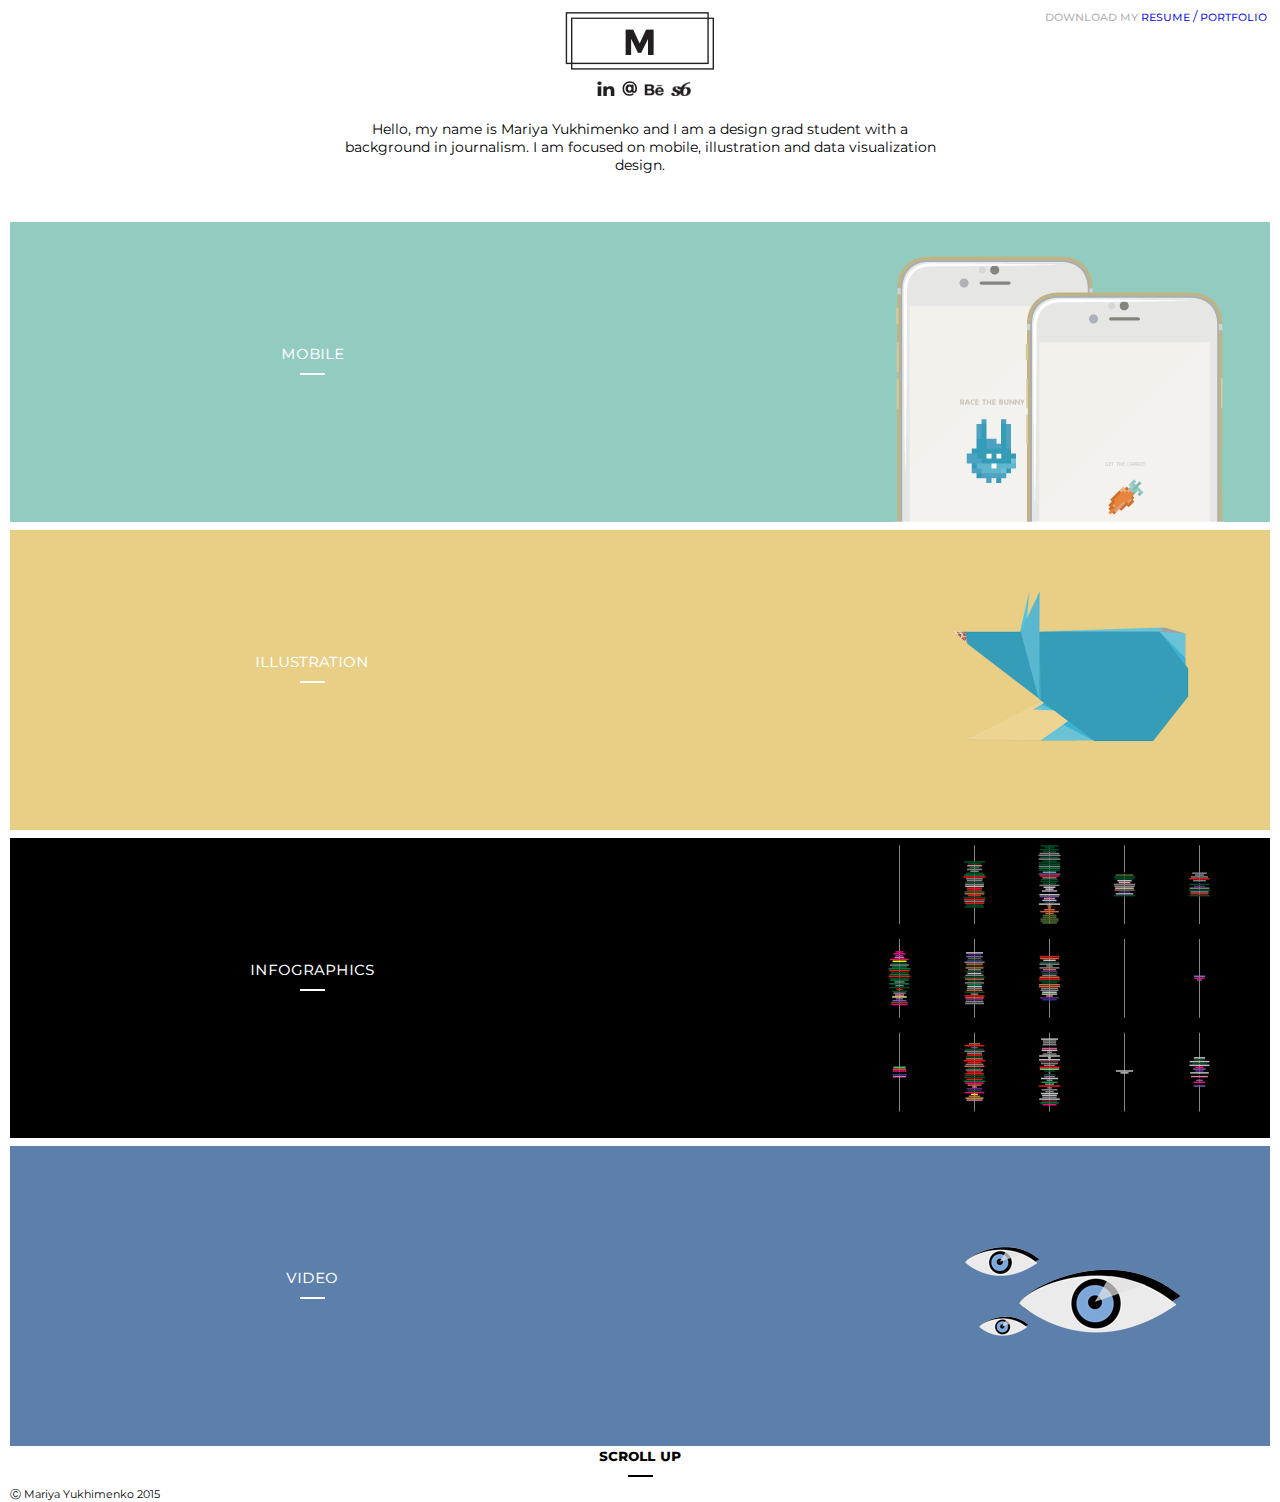
==== commit 32b74113: "links" ====
--- a/index.html
+++ b/index.html
@@ -56,8 +56,8 @@
         </div>
         
                 <div class="download_resume">download my
-            <a href=>resume /</a>
-            <a href=>portfolio</a>
+            <a href="http://www.marvladimirovna.com/resume.pdf">resume /</a>
+            <a href="http://www.marvladimirovna.com/pdf_portfolio.pdf">portfolio</a>
         </div>
 
         <a class="section mobile" href="mobile.html">
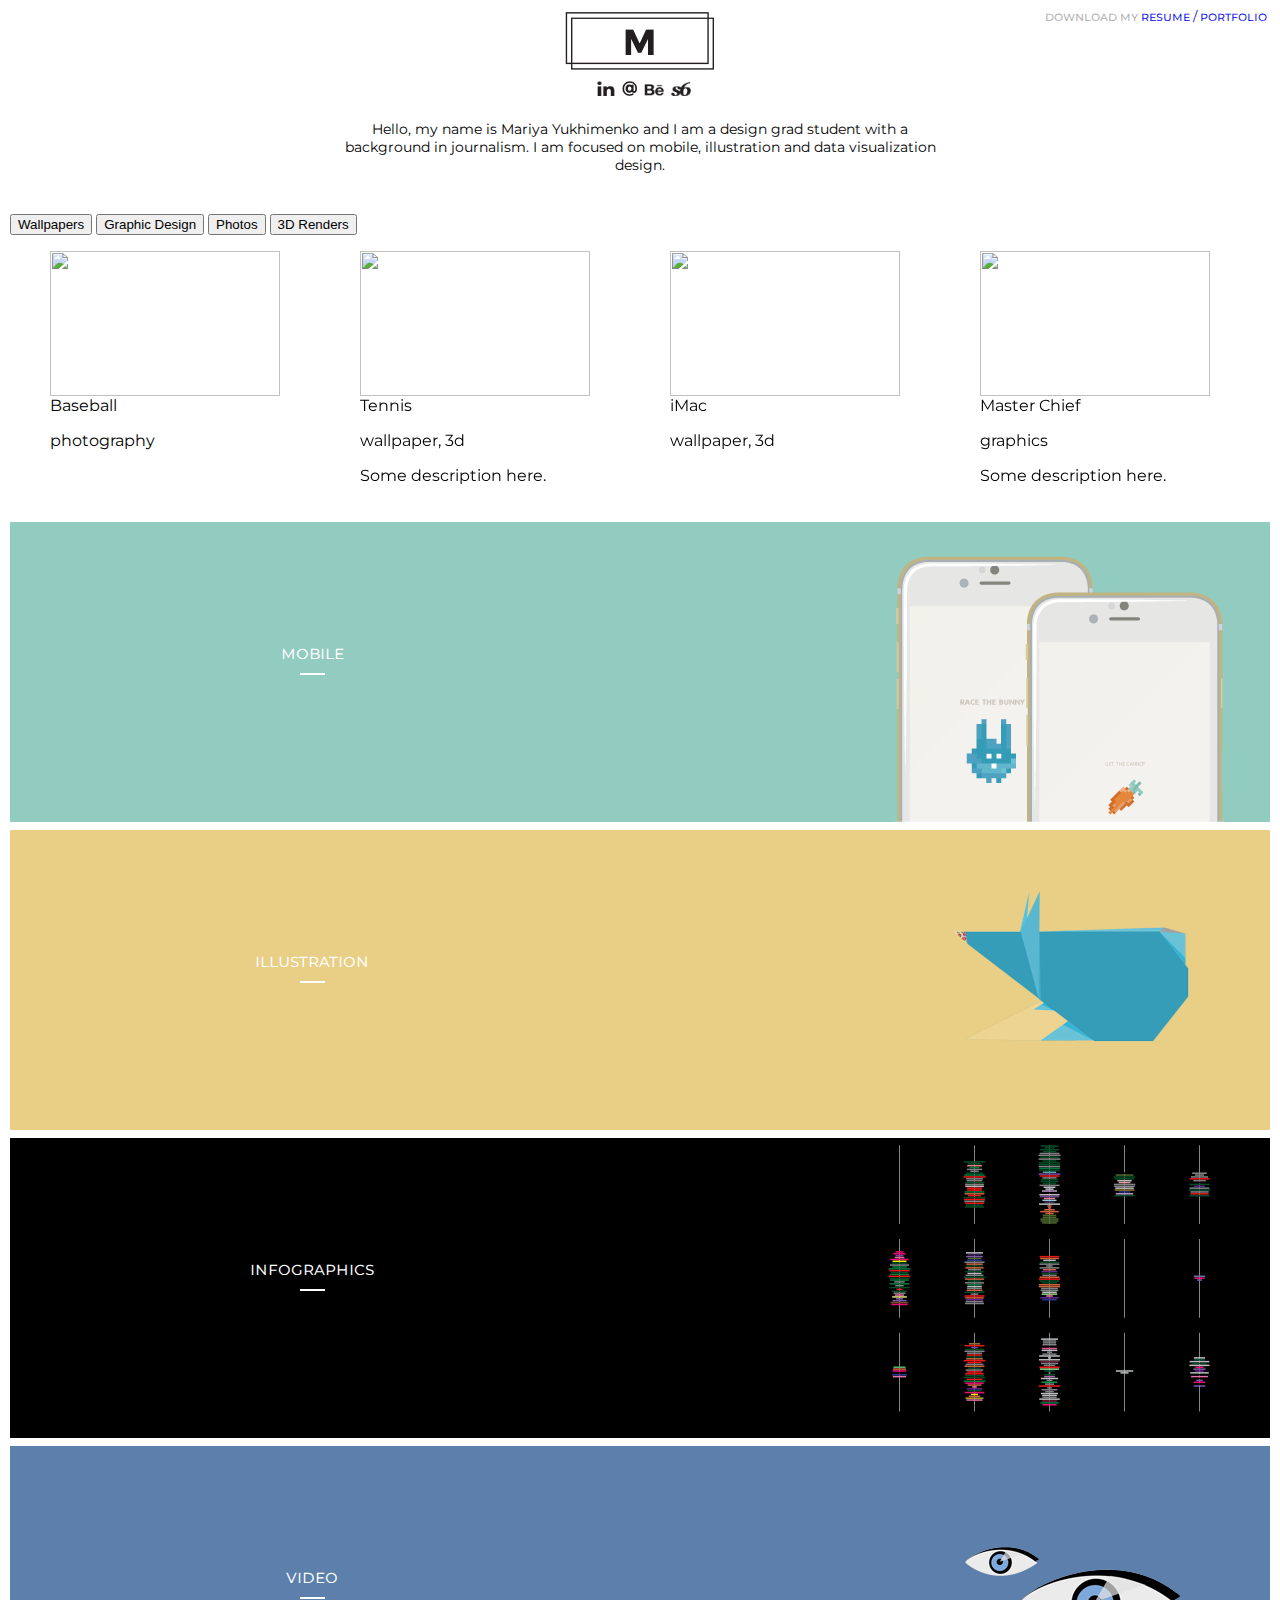
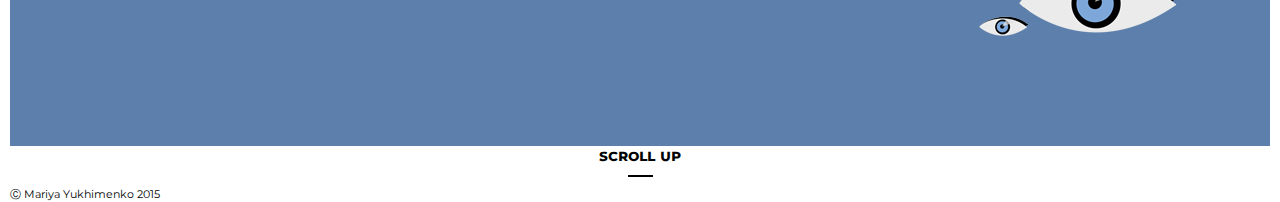
==== commit f6aed956: "shuffle js" ====
--- a/index.html
+++ b/index.html
@@ -9,6 +9,8 @@
         <link href='http://fonts.googleapis.com/css?family=Montserrat' rel='stylesheet' type='text/css'>
         <link rel="stylesheet" type="text/css" href="css/loaders.css"/>
         <script type="text/javascript" src="https://code.jquery.com/jquery-2.1.3.min.js" ></script>
+        <script type="text/javascript" src="lib/modernizr/modernizr.js" ></script>
+        <script type="text/javascript" src="lib/shufflejs/dist/jquery.shuffle.js" ></script>
         <script type="text/javascript" src="main.js" ></script>
         <link rel="icon" href="favicon.ico" type="image/x-icon">
         <link rel="shortcut icon" href="favicon.ico" type="image/x-icon">
@@ -45,6 +47,9 @@
                 </li>
             </ul>
         </div>
+        
+        <!--loader-->
+        
         <div class="loader-inner ball-pulse">
           <div></div>
           <div></div>
@@ -59,6 +64,47 @@
             <a href="http://www.marvladimirovna.com/resume.pdf">resume /</a>
             <a href="http://www.marvladimirovna.com/pdf_portfolio.pdf">portfolio</a>
         </div>
+        
+         <div class="filter-options">
+          <button class="btn btn-default" data-group="wallpaper">Wallpapers</button>
+          <button class="btn btn-default" data-group="graphics">Graphic Design</button>
+          <button class="btn btn-default" data-group="photography">Photos</button>
+          <button class="btn btn-default" data-group="3d">3D Renders</button>
+        </div>    
+        
+<div id="grid" class="row-fluid">
+  <figure class="span3 picture-item" data-groups='["photography"]'>
+    <img src="/img/baseball.png" height="145" width="230" />
+    <div class="picture-item__details">
+      <figcaption class="picture-item__title">Baseball</figcaption>
+      <p class="picture-item__tags">photography</p>
+    </div>
+  </figure>
+  <figure class="span6 picture-item" data-groups='["wallpaper","3d"]'>
+    <img src="/img/tennis-ball.png" height="145" width="230" />
+    <div class="picture-item__details">
+      <figcaption class="picture-item__title">Tennis</figcaption>
+      <p class="picture-item__tags">wallpaper, 3d</p>
+    </div>
+    <p class="picture-item__description">Some description here.</p>
+  </figure>
+  <figure class="span3 picture-item" data-groups='["wallpaper","3d"]'>
+    <img src="/img/imac.png" height="145" width="230" />
+    <div class="picture-item__details">
+      <figcaption class="picture-item__title">iMac</figcaption>
+      <p class="picture-item__tags">wallpaper, 3d</p>
+    </div>
+  </figure>
+  <figure class="span3 picture-item picture-item--h2" data-groups='["graphics"]'>
+    <img src="/img/master-chief.png" height="145" width="230" />
+    <div class="picture-item__details">
+      <figcaption class="picture-item__title">Master Chief</figcaption>
+      <p class="picture-item__tags">graphics</p>
+    </div>
+    <p class="picture-item__description">Some description here.</p>
+  </figure>
+</div>
+        
 
         <a class="section mobile" href="mobile.html">
             <div class="title">
@@ -129,7 +175,7 @@
             * as the event label.
             */
             $(window).load(function() {
-    $(".ball-pulse").hide();
+                $(".ball-pulse").hide();
 }); 
             
             var trackOutboundLink = function(url) {
@@ -139,6 +185,22 @@
                  }
                });
             }
+            
+            $(document).ready(function() {
+              var $grid = $('#grid'),
+                  $sizer = $grid.find('.shuffle__sizer');
+
+              $grid.shuffle({
+                itemSelector: '.picture-item',
+                sizer: $sizer
+              });
+
+              $(".filter-options button").click(function() {
+                var grp = $(this).data("group");
+                $grid.shuffle('shuffle', grp);
+              });    
+
+            });
         </script>
 
     </body>
--- a/main.css
+++ b/main.css
@@ -3,8 +3,15 @@
     margin: 10px;
 }
 
+.ball-pulse {
+position: absolute;
+bottom:50%;
+left:46%;
+width:200px;
+}
+
 .ball-pulse > div {
-  background: aqua ! important;
+  background: black ! important;
 }
 
 img, iframe {
@@ -310,6 +317,7 @@
     .download_resume{
         position:relative ! important;
         text-align: right;
+        display: none;
 }
 
     .project .description .text {
